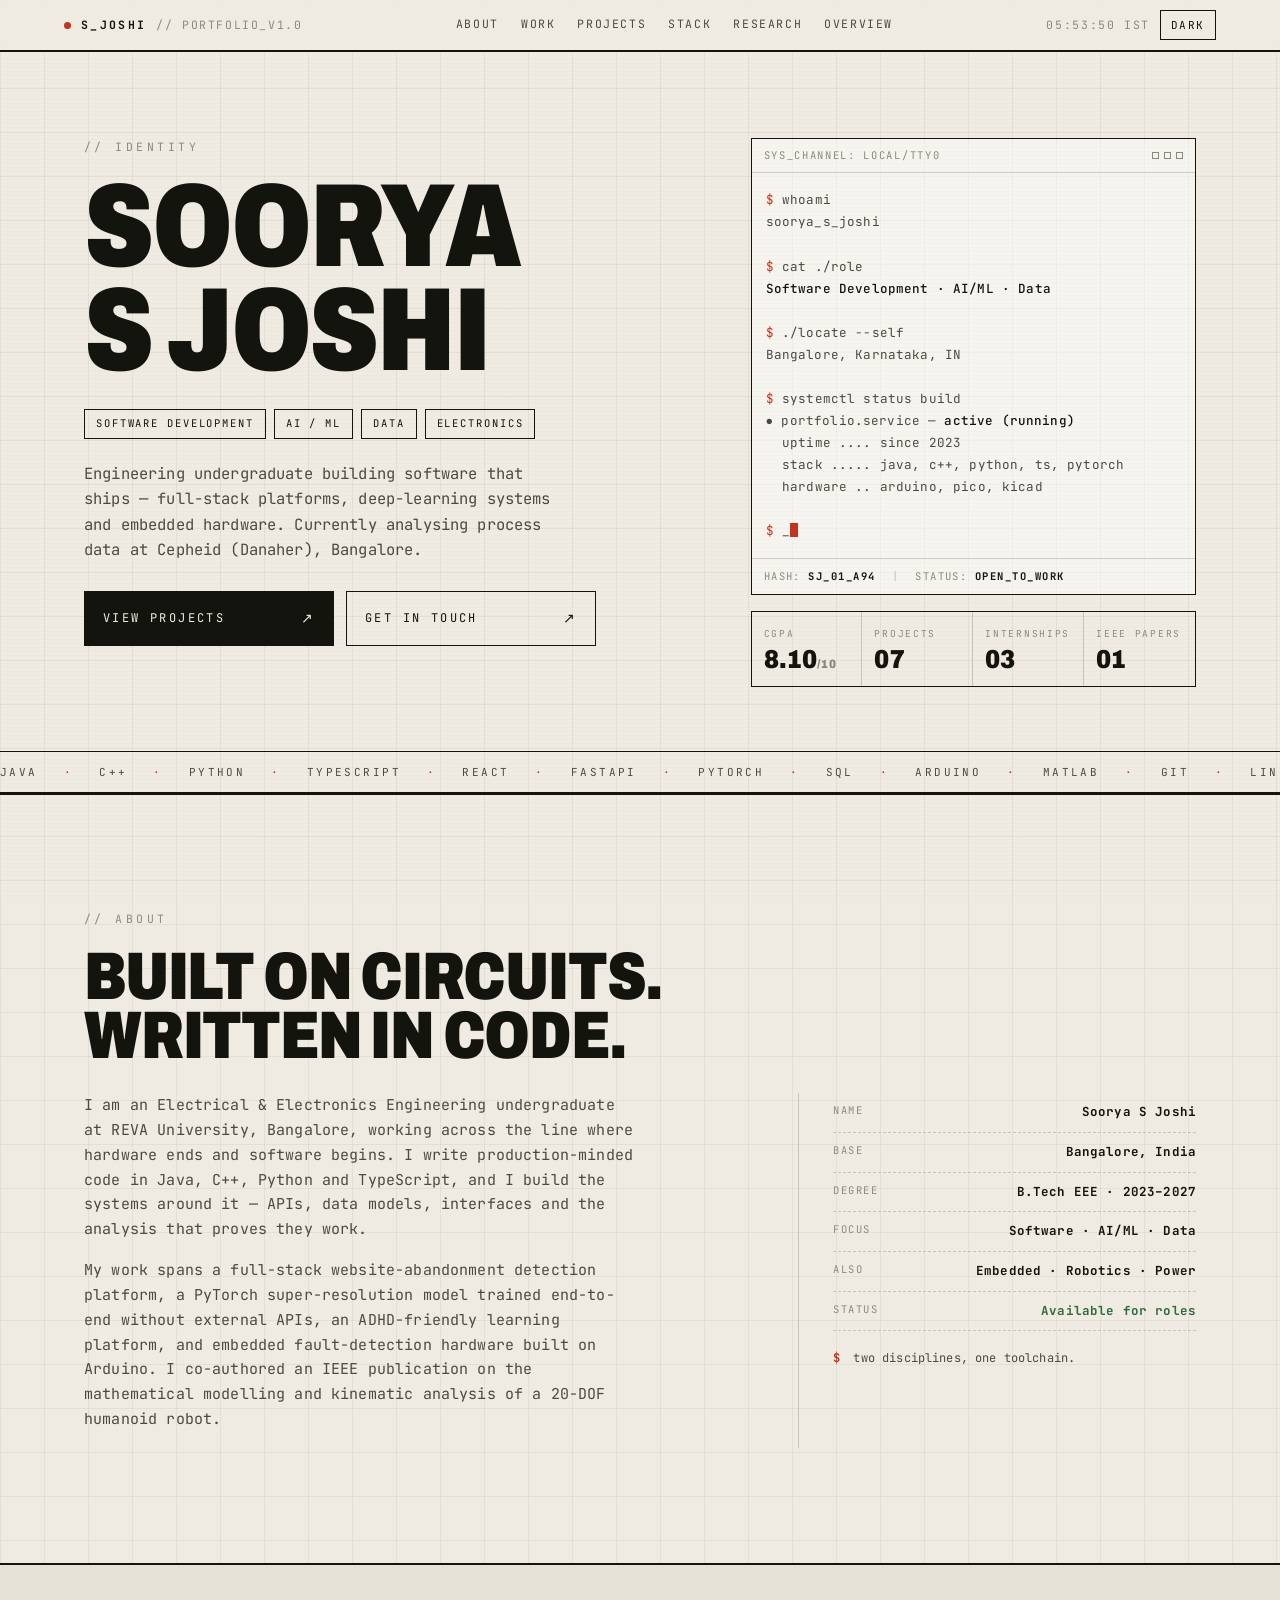
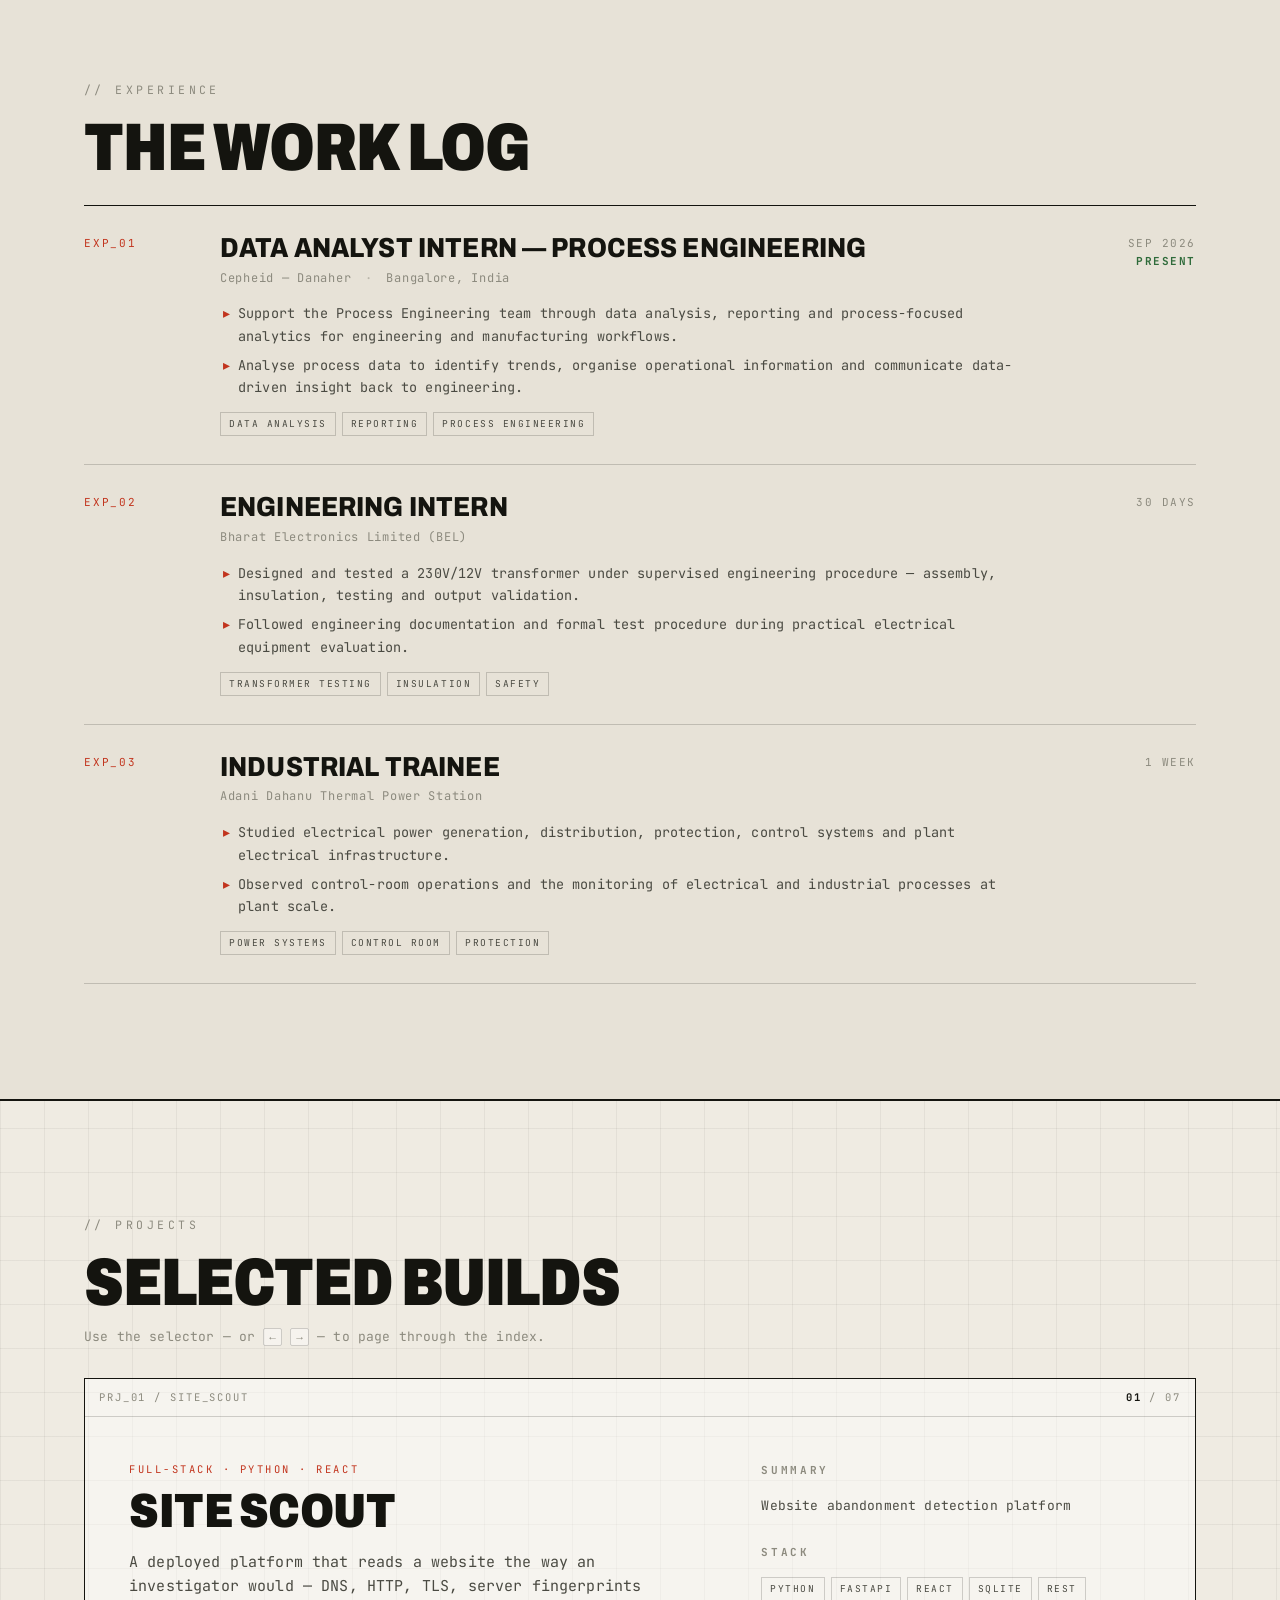
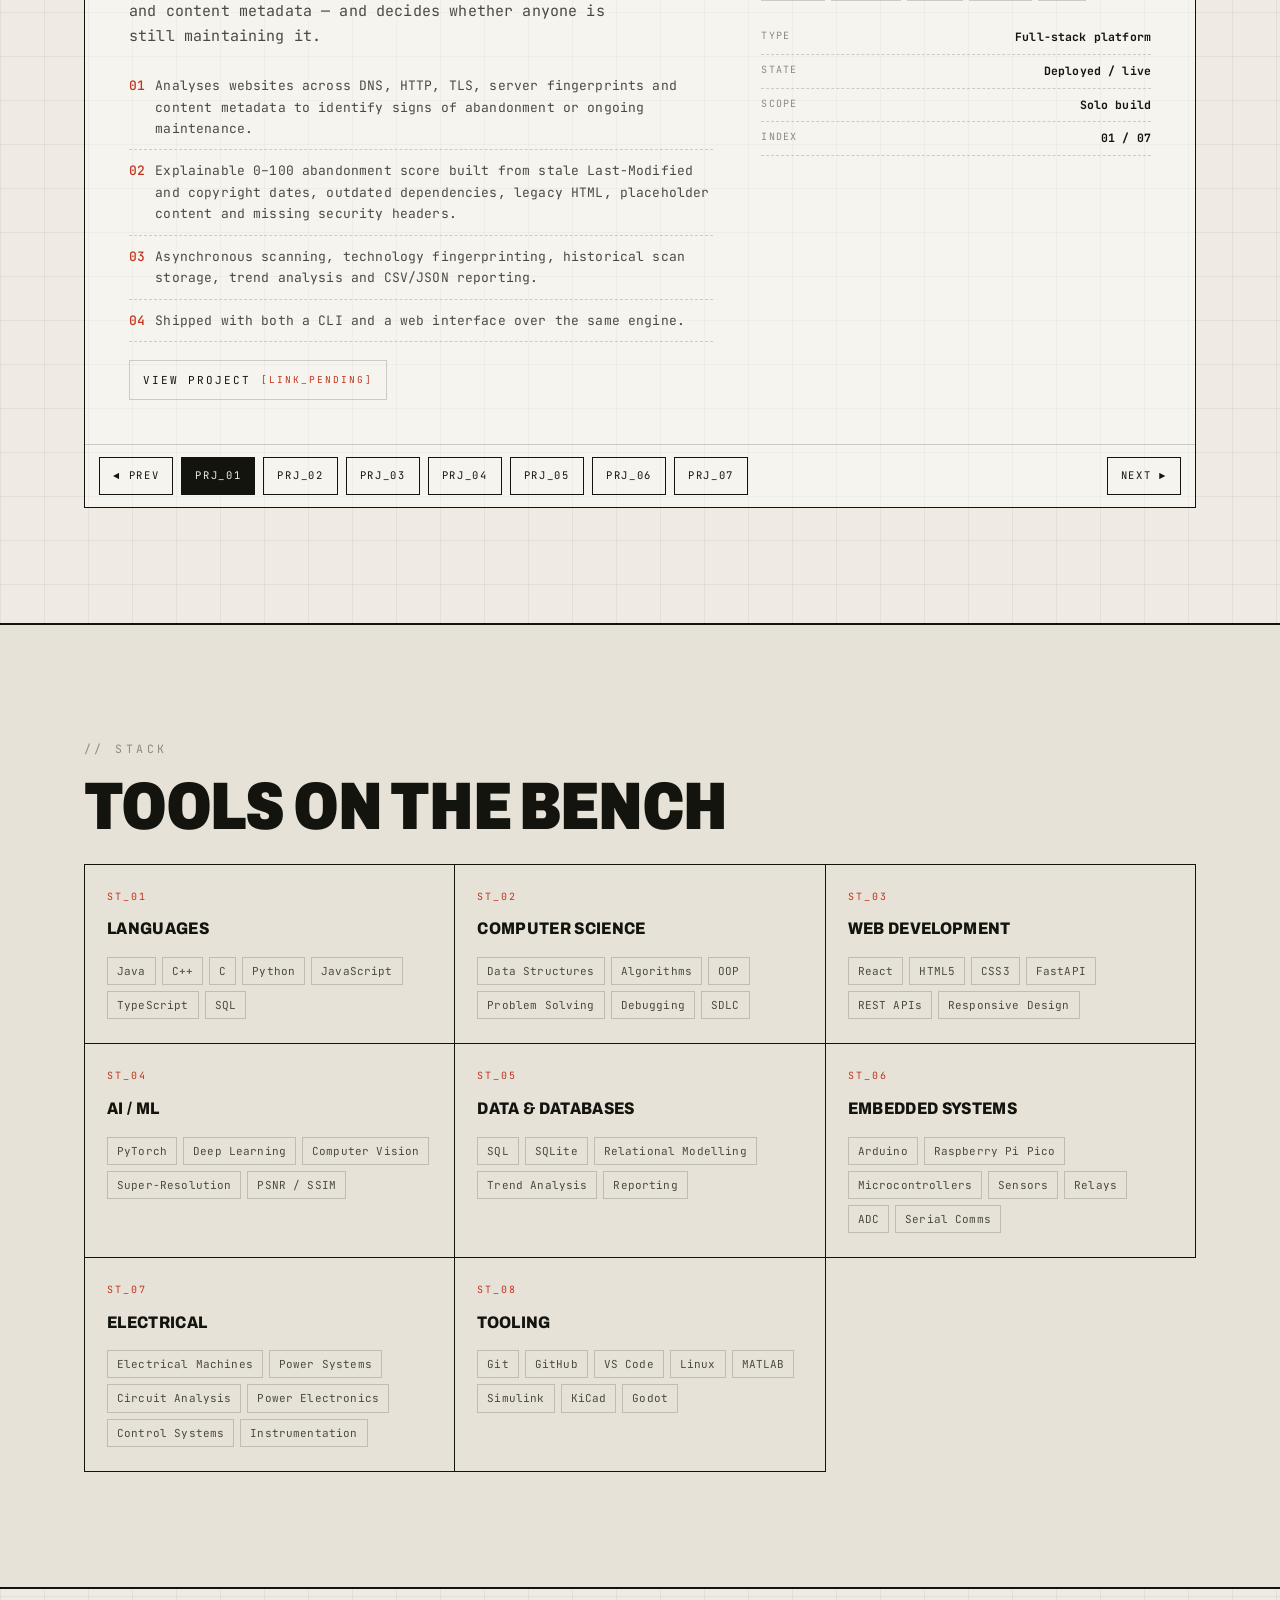
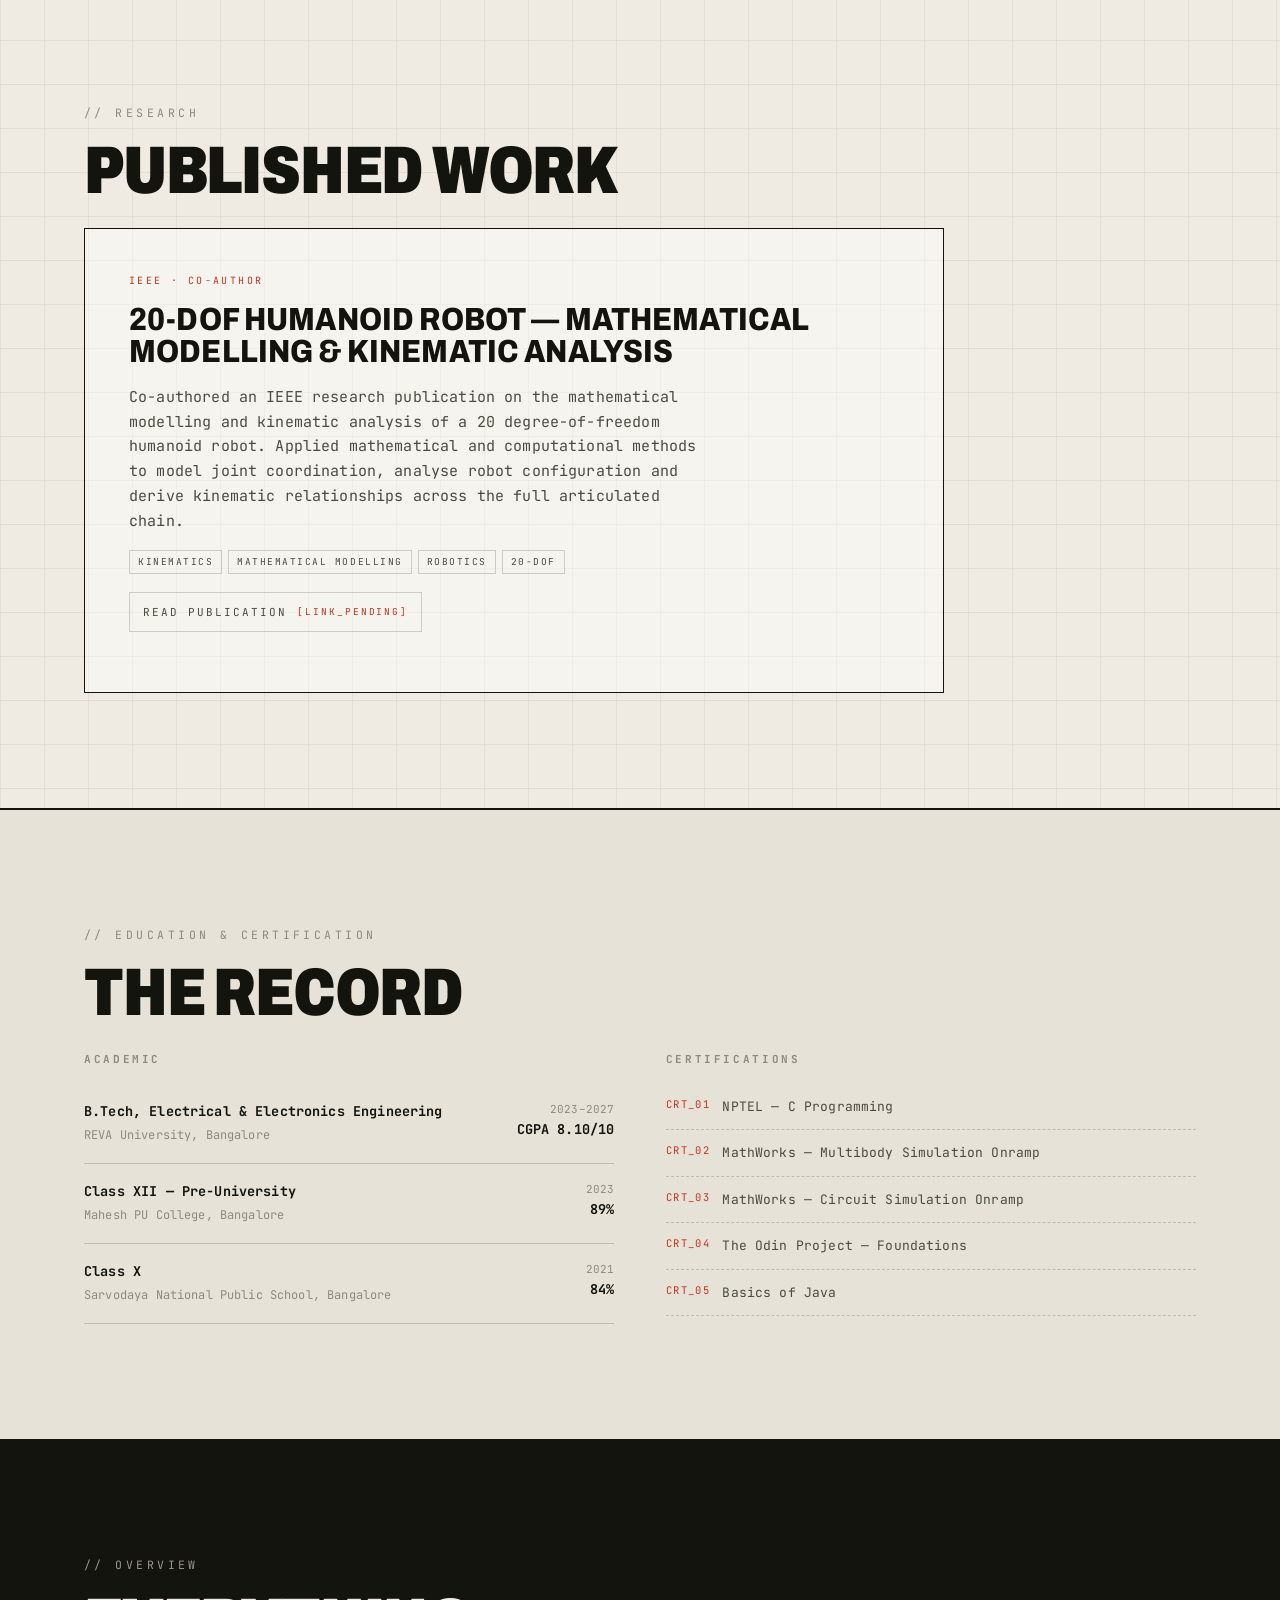
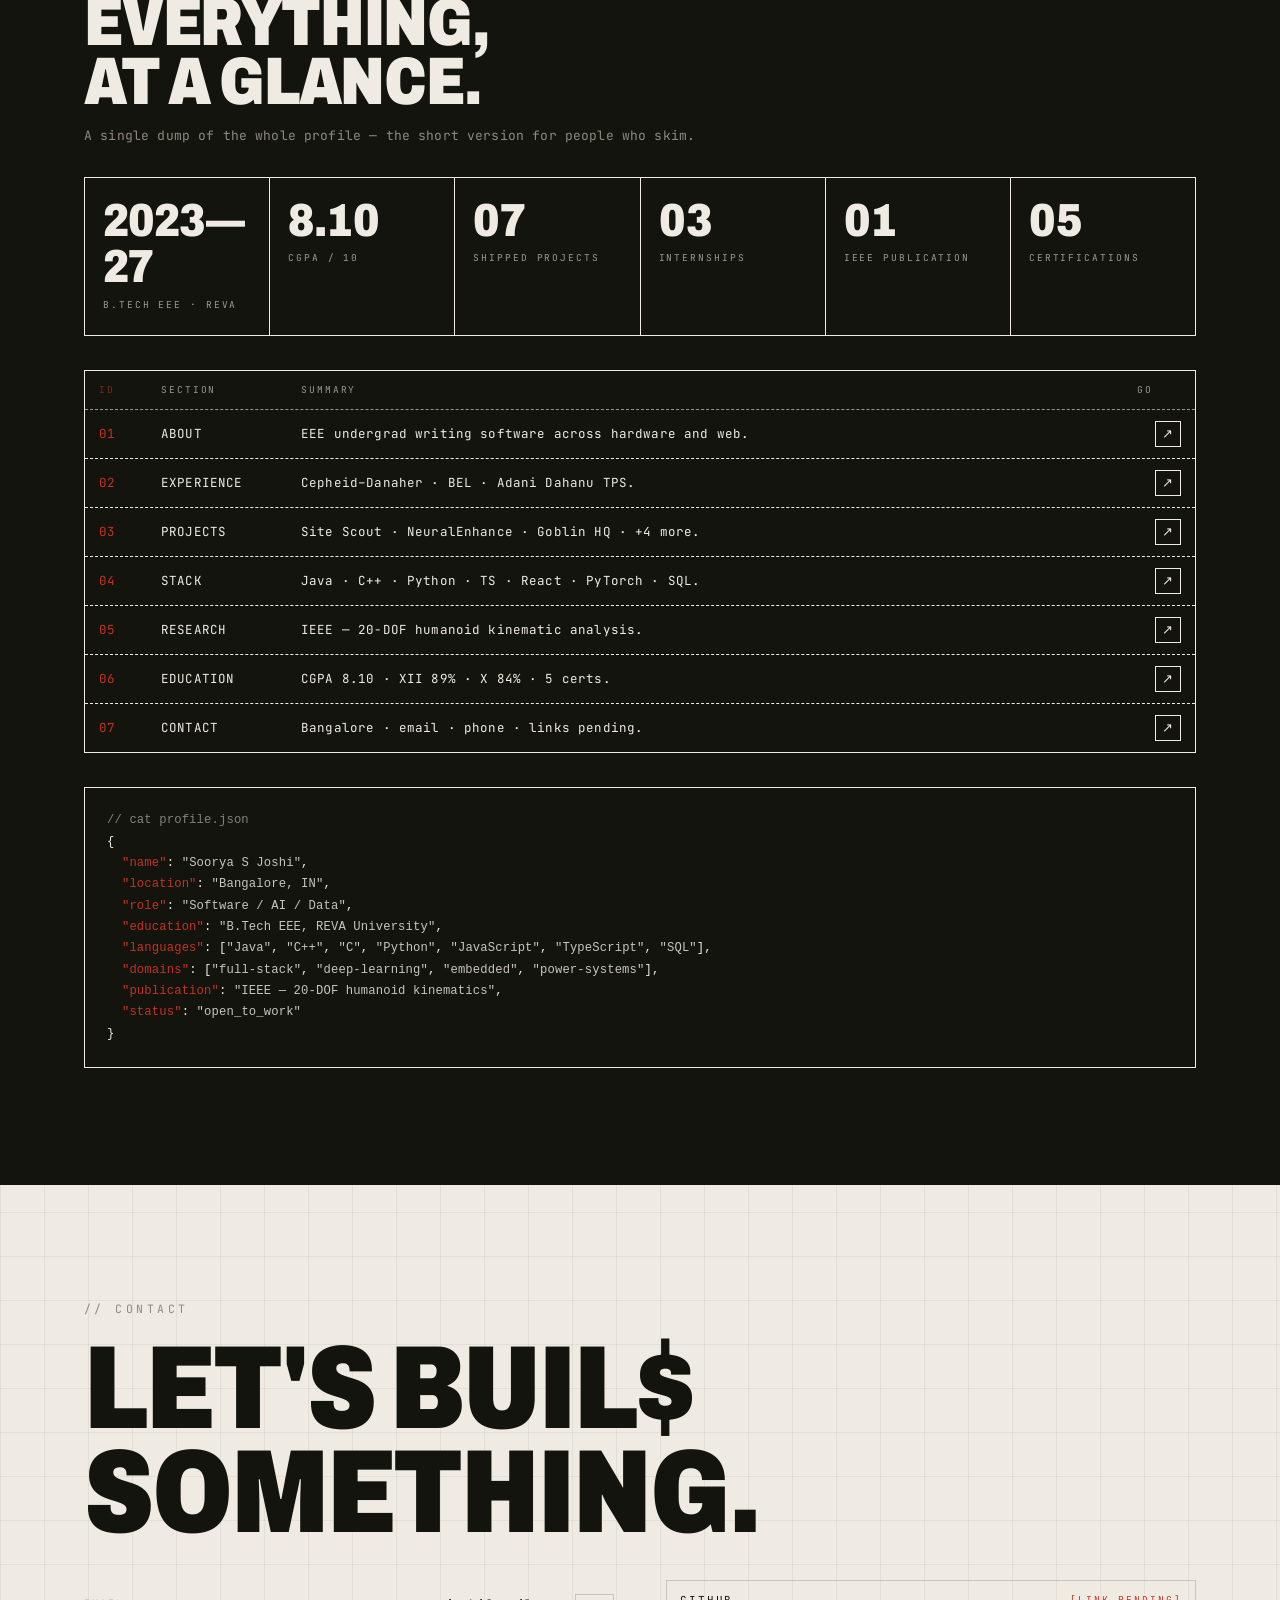
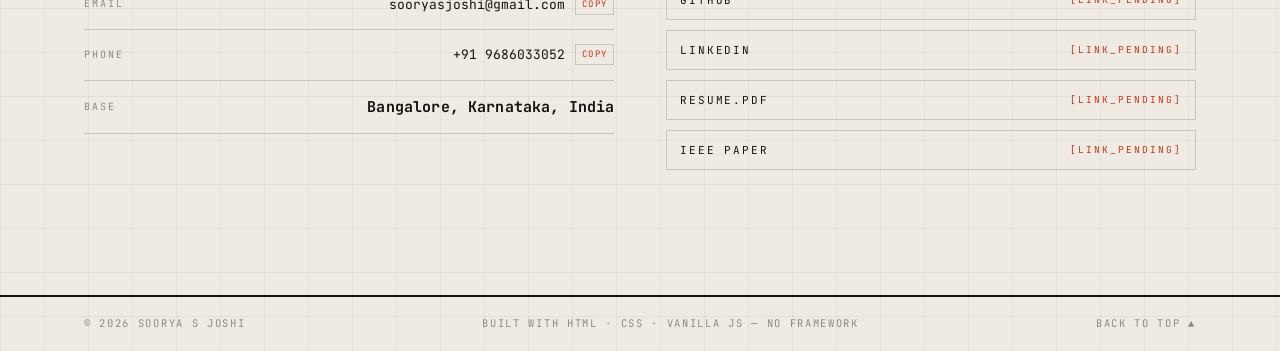
==== portfolio-standalone.html @ 1a6616c1 "Add single-file build so the page survives being opened on its own index.html references css, js and" ====
<!DOCTYPE html>
<html lang="en" data-theme="light">
<head>
<meta charset="utf-8" />
<meta name="viewport" content="width=device-width, initial-scale=1" />
<title>SOORYA S JOSHI — Software / AI / Systems</title>
<meta name="description" content="Portfolio of Soorya S Joshi — software development, AI/ML and electrical systems engineering. Bangalore, India." />
<meta name="theme-color" content="#EFEBE2" />
<!-- SELF-CONTAINED BUILD — css, js and fonts inlined. regenerate with build.py -->
<style>
/* self-hosted: Archivo (variable wdth+wght) + JetBrains Mono (variable wght) */
@font-face {
  font-family: 'Archivo';
  font-style: normal;
  font-weight: 400 900;
  font-stretch: 62% 125%;
  font-display: swap;
  src: url([data-uri]) format('woff2');
  unicode-range: U+0100-02BA, U+02BD-02C5, U+02C7-02CC, U+02CE-02D7, U+02DD-02FF, U+0304, U+0308, U+0329, U+1D00-1DBF, U+1E00-1E9F, U+1EF2-1EFF, U+2020, U+20A0-20AB, U+20AD-20C0, U+2113, U+2C60-2C7F, U+A720-A7FF;
}
@font-face {
  font-family: 'Archivo';
  font-style: normal;
  font-weight: 400 900;
  font-stretch: 62% 125%;
  font-display: swap;
  src: url([data-uri]) format('woff2');
  unicode-range: U+0000-00FF, U+0131, U+0152-0153, U+02BB-02BC, U+02C6, U+02DA, U+02DC, U+0304, U+0308, U+0329, U+2000-206F, U+20AC, U+2122, U+2191, U+2193, U+2212, U+2215, U+FEFF, U+FFFD;
}
@font-face {
  font-family: 'JetBrains Mono';
  font-style: normal;
  font-weight: 300 700;
  font-display: swap;
  src: url([data-uri]) format('woff2');
  unicode-range: U+0100-02BA, U+02BD-02C5, U+02C7-02CC, U+02CE-02D7, U+02DD-02FF, U+0304, U+0308, U+0329, U+1D00-1DBF, U+1E00-1E9F, U+1EF2-1EFF, U+2020, U+20A0-20AB, U+20AD-20C0, U+2113, U+2C60-2C7F, U+A720-A7FF;
}
@font-face {
  font-family: 'JetBrains Mono';
  font-style: normal;
  font-weight: 300 700;
  font-display: swap;
  src: url([data-uri]) format('woff2');
  unicode-range: U+0000-00FF, U+0131, U+0152-0153, U+02BB-02BC, U+02C6, U+02DA, U+02DC, U+0304, U+0308, U+0329, U+2000-206F, U+20AC, U+2122, U+2191, U+2193, U+2212, U+2215, U+FEFF, U+FFFD;
}

/* ============================================================
   SOORYA S JOSHI — PORTFOLIO
   Terminal / engineering-drawing aesthetic.
   Bone paper, ink rules, one signal colour.
   ============================================================ */

:root{
  --bone:      #EFEBE2;
  --bone-2:    #E7E2D7;
  --ink:       #14140F;
  --ink-soft:  #4A4A42;
  --ink-faint: #8C8A7E;
  --rule:      #14140F;
  --hair:      rgba(20,20,15,.18);
  --grid:      rgba(20,20,15,.055);
  --signal:    #C2341D;
  --ok:        #2F6B3A;

  --bg:        var(--bone);
  --bg-alt:    var(--bone-2);
  --fg:        var(--ink);
  --fg-soft:   var(--ink-soft);
  --fg-faint:  var(--ink-faint);
  --panel-bg:  rgba(255,255,255,.42);

  --mono: "JetBrains Mono", ui-monospace, SFMono-Regular, Menlo, Consolas, monospace;
  --disp: "Archivo", "Archivo Black", Impact, sans-serif;

  --pad: clamp(18px, 5vw, 64px);
  --maxw: 1240px;
  --ease: cubic-bezier(.2,.7,.2,1);
}

html[data-theme="dark"]{
  --bg:       #0D0D0B;
  --bg-alt:   #121210;
  --fg:       #EFEBE2;
  --fg-soft:  #B3AFA4;
  --fg-faint: #6E6C63;
  --rule:     #EFEBE2;
  --hair:     rgba(239,235,226,.20);
  --grid:     rgba(239,235,226,.05);
  --signal:   #E4593D;
  --ok:       #7FC08C;
  --panel-bg: rgba(255,255,255,.028);
}

*,*::before,*::after{ box-sizing:border-box; }

html{ scroll-behavior:smooth; -webkit-text-size-adjust:100%; }
@media (prefers-reduced-motion: reduce){ html{ scroll-behavior:auto; } }

body{
  margin:0;
  background:var(--bg);
  color:var(--fg);
  font-family:var(--mono);
  font-size:15px;
  line-height:1.65;
  font-weight:400;
  letter-spacing:.01em;
  overflow-x:hidden;
  background-image:
    linear-gradient(var(--grid) 1px, transparent 1px),
    linear-gradient(90deg, var(--grid) 1px, transparent 1px);
  background-size:44px 44px;
  transition:background-color .35s var(--ease), color .35s var(--ease);
}

::selection{ background:var(--signal); color:var(--bone); }

a{ color:inherit; }
h1,h2,h3,h4{ margin:0; }
p{ margin:0 0 1.1em; }
kbd{
  font:inherit; font-size:11px; border:1px solid var(--hair);
  padding:1px 5px; border-radius:2px; background:var(--panel-bg);
}

/* ── overlays ─────────────────────────────────────────────── */
.scan{
  position:fixed; inset:0; pointer-events:none; z-index:90; opacity:.35;
  background:repeating-linear-gradient(to bottom, transparent 0 3px, rgba(20,20,15,.025) 3px 4px);
  mix-blend-mode:multiply;
}
html[data-theme="dark"] .scan{ mix-blend-mode:screen; opacity:.25;
  background:repeating-linear-gradient(to bottom, transparent 0 3px, rgba(255,255,255,.018) 3px 4px); }

.progress{ position:fixed; top:0; left:0; right:0; height:2px; z-index:120; }
.progress span{ display:block; height:100%; width:0; background:var(--signal); }

/* ── layout ───────────────────────────────────────────────── */
.wrap{ max-width:var(--maxw); margin:0 auto; padding-inline:var(--pad); }

.band{ scroll-margin-top:62px; padding:clamp(56px,9vw,120px) 0; border-top:2px solid var(--rule); position:relative; }
.band--alt{ background:var(--bg-alt); }
.band--dark{ background:var(--fg); color:var(--bg); border-color:var(--fg); }
.band--dark .eyebrow{ color:var(--bg); opacity:.6; }

/* ── header ───────────────────────────────────────────────── */
.topbar{
  position:sticky; top:0; z-index:100;
  display:flex; align-items:center; justify-content:space-between; gap:16px;
  padding:10px var(--pad);
  border-bottom:2px solid var(--rule);
  background:color-mix(in srgb, var(--bg) 88%, transparent);
  backdrop-filter:blur(8px);
  font-size:11.5px; letter-spacing:.14em; text-transform:uppercase;
}
.topbar__id{ display:flex; align-items:center; gap:10px; }
.topbar__name{ text-decoration:none; font-weight:700; letter-spacing:.2em; }
.topbar__meta{ color:var(--fg-faint); }
.dot{ width:7px; height:7px; background:var(--signal); border-radius:50%; animation:pulse 2.4s infinite; }
@keyframes pulse{ 0%,100%{opacity:1} 50%{opacity:.25} }

.topbar__nav{ display:flex; gap:22px; }
.topbar__nav a{
  text-decoration:none; color:var(--fg-soft); position:relative; padding-bottom:2px;
  transition:color .2s var(--ease);
}
.topbar__nav a::after{
  content:""; position:absolute; left:0; bottom:-1px; height:1px; width:0;
  background:var(--signal); transition:width .25s var(--ease);
}
.topbar__nav a:hover, .topbar__nav a.is-active{ color:var(--fg); }
.topbar__nav a:hover::after, .topbar__nav a.is-active::after{ width:100%; }

.topbar__sys{ display:flex; align-items:center; gap:10px; }
.sys-clock{ color:var(--fg-faint); font-variant-numeric:tabular-nums; }

.btn-ghost{
  font:inherit; font-size:11px; letter-spacing:.14em; text-transform:uppercase;
  background:transparent; color:var(--fg); border:1px solid var(--rule);
  padding:5px 10px; cursor:pointer; transition:background .2s var(--ease), color .2s var(--ease);
}
.btn-ghost:hover{ background:var(--fg); color:var(--bg); }
.menu-toggle{ display:none; }

.mobilenav{ display:none; }

/* ── hero ─────────────────────────────────────────────────── */
.hero{ padding-top:clamp(40px,7vw,86px); }
.hero__grid{ display:grid; grid-template-columns:1.15fr .85fr; gap:clamp(28px,5vw,64px); align-items:start; }

.eyebrow{
  font-size:11.5px; letter-spacing:.3em; text-transform:uppercase;
  color:var(--fg-faint); margin:0 0 18px;
}

.display{
  font-family:var(--disp);
  font-weight:900;
  font-stretch:80%;
  line-height:.88;
  letter-spacing:-.018em;
  text-transform:uppercase;
}
.display--xl{ font-size:clamp(3.1rem, 9.4vw, 7.4rem); }
.display--lg{ font-size:clamp(2.1rem, 5.6vw, 4.2rem); margin-bottom:28px; }

.hero__role{ display:flex; flex-wrap:wrap; gap:8px; margin:26px 0 22px; }
.tag{
  border:1px solid var(--rule); padding:5px 11px;
  font-size:10.5px; letter-spacing:.18em; text-transform:uppercase;
}
.lede{ max-width:52ch; color:var(--fg-soft); font-size:15.5px; }

.hero__cta{ display:flex; flex-wrap:wrap; gap:12px; margin-top:28px; }
.btn{
  display:inline-flex; align-items:center; justify-content:space-between; gap:36px;
  min-width:250px; padding:15px 18px;
  border:1px solid var(--rule); text-decoration:none;
  font-size:12px; letter-spacing:.2em; text-transform:uppercase;
  background:var(--fg); color:var(--bg);
  transition:transform .18s var(--ease), box-shadow .18s var(--ease);
}
.btn:hover{ transform:translate(-2px,-2px); box-shadow:4px 4px 0 var(--signal); }
.btn--quiet{ background:transparent; color:var(--fg); }
.btn--quiet:hover{ box-shadow:4px 4px 0 var(--rule); }
.btn__arrow{ font-size:14px; }

/* ── panels / terminal ────────────────────────────────────── */
.panel{ border:1px solid var(--rule); background:var(--panel-bg); }

.term{ font-size:13px; }
.term__bar{
  display:flex; justify-content:space-between; align-items:center;
  padding:8px 12px; border-bottom:1px solid var(--hair);
  font-size:10.5px; letter-spacing:.16em; color:var(--fg-faint); text-transform:uppercase;
}
.term__dots{ display:flex; gap:5px; }
.term__dots i{ width:7px; height:7px; border:1px solid var(--fg-faint); display:block; }
.term__body{
  margin:0; padding:16px 14px; min-height:232px; white-space:pre-wrap; word-break:break-word;
  font-family:var(--mono); font-size:12.6px; line-height:1.75; color:var(--fg-soft);
}
.term__body b{ color:var(--fg); font-weight:500; }
.term__body .p{ color:var(--signal); }
.term__foot{
  display:flex; gap:10px; align-items:center;
  padding:9px 12px; border-top:1px solid var(--hair);
  font-size:10.5px; letter-spacing:.14em; text-transform:uppercase; color:var(--fg-faint);
}
.term__foot b{ color:var(--fg); }
.ok{ color:var(--ok); }
.cursor{ display:inline-block; width:8px; height:14px; background:var(--signal); vertical-align:-2px; animation:blink 1s steps(2) infinite; }
@keyframes blink{ 50%{opacity:0} }

.statgrid{ display:grid; grid-template-columns:repeat(4,1fr); margin:16px 0 0; border:1px solid var(--rule); }
.statgrid div{ padding:14px 12px; border-right:1px solid var(--hair); }
.statgrid div:last-child{ border-right:0; }
.statgrid dt{ font-size:9.5px; letter-spacing:.18em; color:var(--fg-faint); }
.statgrid dd{ margin:4px 0 0; font-family:var(--disp); font-weight:900; font-stretch:86%; font-size:26px; line-height:1; }
.statgrid dd small{ font-size:12px; color:var(--fg-faint); }

/* ── ticker ───────────────────────────────────────────────── */
.ticker{
  margin-top:clamp(36px,5.5vw,64px);
  border-top:1px solid var(--rule); border-bottom:1px solid var(--rule);
  overflow:hidden; padding:11px 0;
  font-size:11px; letter-spacing:.22em; text-transform:uppercase; color:var(--fg-soft);
}
.ticker__track{ display:flex; gap:26px; width:max-content; animation:slide 38s linear infinite; }
.ticker__track span{ white-space:nowrap; }
.ticker__track span::after{ content:"·"; margin-left:26px; color:var(--signal); }
@keyframes slide{ to{ transform:translateX(-50%); } }
@media (prefers-reduced-motion: reduce){ .ticker__track{ animation:none; } }

/* ── generic text blocks ──────────────────────────────────── */
.section-sub{ color:var(--fg-faint); font-size:13px; margin:-14px 0 30px; }
.cols{ display:grid; grid-template-columns:1.25fr .75fr; gap:clamp(24px,4vw,56px); }
.cols--split{ grid-template-columns:1fr 1fr; }
.col p{ color:var(--fg-soft); max-width:62ch; }
.col--meta{ border-left:1px solid var(--hair); padding-left:clamp(16px,3vw,34px); }

.kv{ list-style:none; margin:0 0 18px; padding:0; }
.kv li{ display:flex; justify-content:space-between; gap:14px; padding:9px 0; border-bottom:1px dashed var(--hair); font-size:12.5px; }
.kv span{ color:var(--fg-faint); letter-spacing:.14em; font-size:10.5px; }
.note{ color:var(--fg-faint); font-size:12px; }
.prompt{ color:var(--signal); font-weight:700; margin-right:6px; }
.minihead{ font-size:11px; letter-spacing:.24em; color:var(--fg-faint); margin:0 0 16px; text-transform:uppercase; }

/* ── experience log ───────────────────────────────────────── */
.log{ list-style:none; margin:0; padding:0; border-top:1px solid var(--rule); }
.log__row{
  display:grid; grid-template-columns:100px 1fr 130px; gap:clamp(14px,3vw,36px);
  padding:28px 0; border-bottom:1px solid var(--hair);
  opacity:0; transform:translateY(14px); transition:opacity .6s var(--ease), transform .6s var(--ease);
}
.log__row.is-in{ opacity:1; transform:none; }
.log__idx{ font-size:11px; letter-spacing:.16em; color:var(--signal); }
.log__main h3{ font-family:var(--disp); font-weight:800; font-stretch:88%; font-size:clamp(1.25rem,2.4vw,1.72rem); text-transform:uppercase; line-height:1.05; }
.log__org{ color:var(--fg-faint); font-size:12px; margin:6px 0 14px; letter-spacing:.06em; }
.sep{ opacity:.5; margin:0 6px; }
.bullets{ margin:0 0 14px; padding-left:18px; }
.bullets li{ color:var(--fg-soft); font-size:13.5px; margin-bottom:7px; }
.bullets li::marker{ content:"▸ "; color:var(--signal); }
.chips{ display:flex; flex-wrap:wrap; gap:6px; margin:0; }
.chip{ border:1px solid var(--hair); padding:3px 8px; font-size:9.5px; letter-spacing:.16em; color:var(--fg-soft); }
.log__date{ font-size:11px; letter-spacing:.14em; color:var(--fg-faint); text-align:right; }

/* ── project browser ──────────────────────────────────────── */
.browser__head{
  display:flex; justify-content:space-between; align-items:center;
  padding:10px 14px; border-bottom:1px solid var(--hair);
  font-size:10.5px; letter-spacing:.18em; color:var(--fg-faint); text-transform:uppercase;
}
.browser__count b{ color:var(--fg); }
.browser__body{ padding:clamp(22px,4vw,44px); min-height:400px; }

.prj{ display:grid; grid-template-columns:1.2fr .8fr; gap:clamp(22px,4vw,48px); animation:fade .4s var(--ease); }
@keyframes fade{ from{ opacity:0; transform:translateY(8px); } }
@media (prefers-reduced-motion: reduce){ .prj{ animation:none; } }
.prj h3{ font-family:var(--disp); font-weight:900; font-stretch:84%; text-transform:uppercase;
  font-size:clamp(1.7rem,4vw,3rem); line-height:.94; letter-spacing:-.01em; }
.prj__kicker{ font-size:10.5px; letter-spacing:.24em; color:var(--signal); margin:0 0 10px; }
.prj__desc{ color:var(--fg-soft); margin-top:16px; max-width:58ch; }
.prj__points{ list-style:none; margin:0; padding:0; }
.prj__points li{ display:flex; gap:10px; padding:10px 0; border-bottom:1px dashed var(--hair); font-size:13px; color:var(--fg-soft); }
.prj__points li b{ color:var(--signal); font-weight:500; flex:none; }
.prj__side .minihead{ margin-top:0; }
.prj__meta{ list-style:none; margin:20px 0 0; padding:0; font-size:11.5px; }
.prj__meta li{ display:flex; justify-content:space-between; padding:7px 0; border-bottom:1px dashed var(--hair); }
.prj__meta span{ color:var(--fg-faint); letter-spacing:.12em; font-size:10px; }

.link-pending{
  display:inline-flex; align-items:center; gap:10px; text-decoration:none;
  border:1px solid var(--hair); padding:10px 13px; margin-top:18px;
  font-size:11px; letter-spacing:.18em; text-transform:uppercase;
  transition:border-color .2s var(--ease), color .2s var(--ease);
}
.link-pending span{ color:var(--signal); font-size:9.5px; }
.link-pending:hover{ border-color:var(--rule); }

.browser__nav{ display:flex; align-items:stretch; gap:8px; padding:12px 14px; border-top:1px solid var(--hair); flex-wrap:wrap; }
.pager, .pager__btn{
  font:inherit; font-size:10.5px; letter-spacing:.16em; text-transform:uppercase;
  border:1px solid var(--rule); background:transparent; color:var(--fg);
  padding:9px 13px; cursor:pointer; transition:background .18s var(--ease), color .18s var(--ease);
}
.pager:hover, .pager__btn:hover{ background:var(--fg); color:var(--bg); }
.pager__list{ display:flex; gap:8px; flex:1; flex-wrap:wrap; }
.pager__btn[aria-selected="true"]{ background:var(--fg); color:var(--bg); }

/* ── stack ────────────────────────────────────────────────── */
.stack{ display:grid; grid-template-columns:repeat(auto-fit,minmax(288px,1fr)); border-top:1px solid var(--rule); border-left:1px solid var(--rule); }
.stack__cell{ border-right:1px solid var(--rule); border-bottom:1px solid var(--rule); padding:24px 22px; }
.stack__cell h4{ font-family:var(--disp); font-weight:800; font-stretch:88%; font-size:1.05rem; text-transform:uppercase; letter-spacing:.02em; }
.stack__no{ font-size:10px; letter-spacing:.2em; color:var(--signal); display:block; margin-bottom:10px; }
.stack__cell ul{ list-style:none; margin:14px 0 0; padding:0; display:flex; flex-wrap:wrap; gap:6px; }
.stack__cell li{ border:1px solid var(--hair); padding:4px 9px; font-size:11px; color:var(--fg-soft); transition:border-color .2s var(--ease), color .2s var(--ease); }
.stack__cell li:hover{ border-color:var(--signal); color:var(--fg); }

/* ── research ─────────────────────────────────────────────── */
.paper{ padding:clamp(24px,4vw,44px); max-width:860px; }
.paper__tag{ font-size:10px; letter-spacing:.24em; color:var(--signal); margin-bottom:14px; }
.paper h3{ font-family:var(--disp); font-weight:800; font-stretch:88%; text-transform:uppercase; font-size:clamp(1.3rem,2.8vw,2rem); line-height:1.02; margin-bottom:16px; }
.paper p{ color:var(--fg-soft); max-width:64ch; }

/* ── education ────────────────────────────────────────────── */
.edu, .certs{ list-style:none; margin:0; padding:0; }
.edu li{ display:flex; justify-content:space-between; gap:18px; padding:16px 0; border-bottom:1px solid var(--hair); }
.edu b{ display:block; font-weight:700; font-size:13.5px; }
.edu span{ color:var(--fg-faint); font-size:12px; }
.edu__meta{ text-align:right; font-size:11px; color:var(--fg-faint); white-space:nowrap; }
.edu__meta b{ color:var(--fg); }
.certs li{ display:flex; gap:12px; padding:12px 0; border-bottom:1px dashed var(--hair); font-size:13px; color:var(--fg-soft); }
.certs span{ color:var(--signal); font-size:10.5px; letter-spacing:.14em; }

/* ── overview ─────────────────────────────────────────────── */
.ov{ display:grid; gap:clamp(20px,3vw,34px); }
.ov__metrics{ display:grid; grid-template-columns:repeat(auto-fit,minmax(150px,1fr)); border-top:1px solid; border-left:1px solid; border-color:currentColor; }
.ov__metric{ border-right:1px solid currentColor; border-bottom:1px solid currentColor; padding:20px 18px; }
.ov__metric--sm b{ font-size:clamp(1.5rem,3vw,2.2rem); letter-spacing:-.02em; }
.ov__metric b{ display:block; font-family:var(--disp); font-weight:900; font-stretch:84%; font-size:clamp(1.9rem,4vw,2.9rem); line-height:1; }
.ov__metric span{ font-size:9.5px; letter-spacing:.2em; opacity:.62; }

.ov__table{ border:1px solid currentColor; font-size:12.5px; }
.ov__row{ display:grid; grid-template-columns:52px 130px 1fr 44px; align-items:center; gap:10px; padding:11px 14px; border-bottom:1px dashed currentColor; }
.ov__row:last-child{ border-bottom:0; }
.ov__row--head{ font-size:9.5px; letter-spacing:.2em; opacity:.6; }
.ov__row span:first-child{ color:var(--signal); }
.ov__row a{ text-decoration:none; justify-self:end; border:1px solid currentColor; width:26px; height:26px; display:grid; place-items:center; transition:background .2s var(--ease); }
.ov__row a:hover{ background:var(--bg); color:var(--fg); }

.ov__json{
  margin:0; padding:22px; overflow-x:auto; border:1px solid currentColor;
  font-size:12.2px; line-height:1.75;
}
.ov__json .c{ opacity:.5; }
.ov__json .k{ color:var(--signal); }
.ov__json .s{ opacity:.82; }

/* ── contact ──────────────────────────────────────────────── */
.contact{ display:grid; grid-template-columns:1fr 1fr; gap:clamp(22px,4vw,52px); margin-top:34px; }
.contact__list, .contact__links{ list-style:none; margin:0; padding:0; }
.contact__list li{ display:flex; justify-content:space-between; align-items:center; gap:16px; padding:14px 0; border-bottom:1px solid var(--hair); }
.contact__list span{ font-size:10px; letter-spacing:.2em; color:var(--fg-faint); }
.copy{
  font:inherit; font-size:13px; background:transparent; border:0; color:var(--fg);
  cursor:pointer; display:inline-flex; align-items:center; gap:10px; padding:0;
}
.copy i{ font-style:normal; font-size:9px; letter-spacing:.16em; color:var(--signal); border:1px solid var(--hair); padding:2px 6px; }
.copy:hover i{ border-color:var(--signal); }
.contact__links li{ margin-bottom:10px; }
.contact__links .link-pending{ margin-top:0; width:100%; justify-content:space-between; }

/* ── footer ───────────────────────────────────────────────── */
.foot{ border-top:2px solid var(--rule); padding:18px 0; font-size:10.5px; letter-spacing:.16em; text-transform:uppercase; color:var(--fg-faint); }
.foot__inner{ display:flex; justify-content:space-between; gap:16px; flex-wrap:wrap; }
.foot__top{ text-decoration:none; }
.foot__top:hover{ color:var(--fg); }

/* ── toast ────────────────────────────────────────────────── */
.toast{
  position:fixed; left:50%; bottom:28px; transform:translate(-50%,20px);
  background:var(--fg); color:var(--bg); padding:10px 16px;
  font-size:11px; letter-spacing:.16em; text-transform:uppercase;
  opacity:0; pointer-events:none; transition:opacity .25s var(--ease), transform .25s var(--ease); z-index:130;
}
.toast.is-on{ opacity:1; transform:translate(-50%,0); }

/* ── reveal ───────────────────────────────────────────────── */
[data-reveal]{ opacity:0; transform:translateY(14px); transition:opacity .6s var(--ease), transform .6s var(--ease); }
[data-reveal].is-in{ opacity:1; transform:none; }
@media (prefers-reduced-motion: reduce){
  [data-reveal], .log__row{ opacity:1 !important; transform:none !important; }
}

:focus-visible{ outline:2px solid var(--signal); outline-offset:3px; }

/* ── responsive ───────────────────────────────────────────── */
@media (max-width: 1040px){
  .hero__grid, .cols, .cols--split, .prj, .contact{ grid-template-columns:1fr; }
  .col--meta{ border-left:0; border-top:1px solid var(--hair); padding-left:0; padding-top:24px; }
}
@media (max-width: 760px){
  body{ font-size:14px; background-size:32px 32px; }
  .topbar__nav{ display:none; }
  .topbar__meta{ display:none; }
  .menu-toggle{ display:inline-block; }
  .sys-clock{ display:none; }
  .mobilenav{
    display:grid; position:sticky; top:47px; z-index:99;
    max-height:0; overflow:hidden; background:var(--bg-alt);
    border-bottom:1px solid transparent; transition:max-height .35s var(--ease);
  }
  .mobilenav.is-open{ max-height:460px; border-bottom:2px solid var(--rule); }
  .mobilenav a{
    text-decoration:none; padding:14px var(--pad); border-bottom:1px dashed var(--hair);
    font-size:12px; letter-spacing:.2em; display:flex; gap:14px;
  }
  .mobilenav i{ font-style:normal; color:var(--signal); }
  .statgrid{ grid-template-columns:repeat(2,1fr); }
  .statgrid div:nth-child(2){ border-right:0; }
  .statgrid div:nth-child(-n+2){ border-bottom:1px solid var(--hair); }
  .log__row{ grid-template-columns:1fr; gap:10px; }
  .log__date{ text-align:left; }
  .btn{ min-width:100%; }
  .ov__row{ grid-template-columns:38px 1fr 34px; }
  .ov__row span:nth-child(3){ display:none; }
  .ov__row--head span:nth-child(3){ display:none; }
  .browser__body{ min-height:0; }
}

</style>
<link rel="icon" href="data:image/svg+xml,%3Csvg xmlns='http://www.w3.org/2000/svg' viewBox='0 0 100 100'%3E%3Crect width='100' height='100' fill='%23111'/%3E%3Ctext x='50' y='70' font-family='monospace' font-size='62' fill='%23EFEBE2' text-anchor='middle'%3E%3E%3C/text%3E%3C/svg%3E" />
</head>
<body>
<div class="scan" aria-hidden="true"></div>
<div class="progress" aria-hidden="true"><span id="progressBar"></span></div>

<!-- ─────────────────────────────  HEADER  ───────────────────────────── -->
<header class="topbar" id="top">
  <div class="topbar__id">
    <span class="dot" aria-hidden="true"></span>
    <a href="#top" class="topbar__name">S_JOSHI</a>
    <span class="topbar__meta">// PORTFOLIO_v1.0</span>
  </div>
  <nav class="topbar__nav" aria-label="Primary">
    <a href="#about">ABOUT</a>
    <a href="#experience">WORK</a>
    <a href="#projects">PROJECTS</a>
    <a href="#stack">STACK</a>
    <a href="#research">RESEARCH</a>
    <a href="#overview">OVERVIEW</a>
  </nav>
  <div class="topbar__sys">
    <span class="sys-clock" id="clock">--:--:--</span>
    <button class="btn-ghost" id="themeToggle" aria-pressed="false" title="Toggle theme (T)">
      <span id="themeLabel">DARK</span>
    </button>
    <button class="btn-ghost menu-toggle" id="menuToggle" aria-expanded="false" aria-controls="mobileNav">MENU</button>
  </div>
</header>

<nav class="mobilenav" id="mobileNav" aria-label="Mobile">
  <a href="#about"><i>01</i> ABOUT</a>
  <a href="#experience"><i>02</i> EXPERIENCE</a>
  <a href="#projects"><i>03</i> PROJECTS</a>
  <a href="#stack"><i>04</i> STACK</a>
  <a href="#research"><i>05</i> RESEARCH</a>
  <a href="#education"><i>06</i> EDUCATION</a>
  <a href="#overview"><i>07</i> OVERVIEW</a>
  <a href="#contact"><i>08</i> CONTACT</a>
</nav>

<main>

<!-- ─────────────────────────────  HERO  ───────────────────────────── -->
<section class="hero" id="hero">
  <div class="wrap hero__grid">
    <div class="hero__left">
      <p class="eyebrow">// IDENTITY</p>
      <h1 class="display display--xl" data-scramble>SOORYA<br />S JOSHI</h1>
      <p class="hero__role">
        <span class="tag">SOFTWARE DEVELOPMENT</span>
        <span class="tag">AI / ML</span>
        <span class="tag">DATA</span>
        <span class="tag">ELECTRONICS</span>
      </p>
      <p class="lede">
        Engineering undergraduate building software that ships — full-stack
        platforms, deep-learning systems and embedded hardware. Currently
        analysing process data at Cepheid (Danaher), Bangalore.
      </p>
      <div class="hero__cta">
        <a class="btn" href="#projects">
          <span>VIEW PROJECTS</span><span class="btn__arrow">↗</span>
        </a>
        <a class="btn btn--quiet" href="#contact">
          <span>GET IN TOUCH</span><span class="btn__arrow">↗</span>
        </a>
      </div>
    </div>

    <div class="hero__right">
      <div class="panel term" id="term">
        <div class="term__bar">
          <span>SYS_CHANNEL: LOCAL/TTY0</span>
          <span class="term__dots" aria-hidden="true"><i></i><i></i><i></i></span>
        </div>
        <pre class="term__body" id="termBody" aria-label="Terminal output"></pre>
        <div class="term__foot">
          <span>HASH: <b>SJ_01_A94</b></span>
          <span class="sep" aria-hidden="true">|</span>
          <span>STATUS: <b class="ok">OPEN_TO_WORK</b></span>
        </div>
      </div>
      <dl class="statgrid">
        <div><dt>CGPA</dt><dd>8.10<small>/10</small></dd></div>
        <div><dt>PROJECTS</dt><dd>07</dd></div>
        <div><dt>INTERNSHIPS</dt><dd>03</dd></div>
        <div><dt>IEEE PAPERS</dt><dd>01</dd></div>
      </dl>
    </div>
  </div>

  <div class="ticker" aria-hidden="true">
    <div class="ticker__track" id="tickerTrack"></div>
  </div>
</section>

<!-- ─────────────────────────────  ABOUT  ───────────────────────────── -->
<section class="band" id="about">
  <div class="wrap">
    <p class="eyebrow">// ABOUT</p>
    <h2 class="display display--lg" data-scramble>BUILT ON CIRCUITS.<br />WRITTEN IN CODE.</h2>
    <div class="cols">
      <div class="col">
        <p>
          I am an Electrical &amp; Electronics Engineering undergraduate at REVA
          University, Bangalore, working across the line where hardware ends and
          software begins. I write production-minded code in Java, C++, Python and
          TypeScript, and I build the systems around it — APIs, data models,
          interfaces and the analysis that proves they work.
        </p>
        <p>
          My work spans a full-stack website-abandonment detection platform, a
          PyTorch super-resolution model trained end-to-end without external APIs,
          an ADHD-friendly learning platform, and embedded fault-detection hardware
          built on Arduino. I co-authored an IEEE publication on the mathematical
          modelling and kinematic analysis of a 20-DOF humanoid robot.
        </p>
      </div>
      <div class="col col--meta">
        <ul class="kv">
          <li><span>NAME</span><b>Soorya S Joshi</b></li>
          <li><span>BASE</span><b>Bangalore, India</b></li>
          <li><span>DEGREE</span><b>B.Tech EEE · 2023–2027</b></li>
          <li><span>FOCUS</span><b>Software · AI/ML · Data</b></li>
          <li><span>ALSO</span><b>Embedded · Robotics · Power</b></li>
          <li><span>STATUS</span><b class="ok">Available for roles</b></li>
        </ul>
        <p class="note">
          <span class="prompt">$</span> two disciplines, one toolchain.
        </p>
      </div>
    </div>
  </div>
</section>

<!-- ─────────────────────────────  EXPERIENCE  ───────────────────────────── -->
<section class="band band--alt" id="experience">
  <div class="wrap">
    <p class="eyebrow">// EXPERIENCE</p>
    <h2 class="display display--lg" data-scramble>THE WORK LOG</h2>

    <ol class="log">
      <li class="log__row" data-reveal>
        <div class="log__idx">EXP_01</div>
        <div class="log__main">
          <h3>Data Analyst Intern — Process Engineering</h3>
          <p class="log__org">Cepheid — Danaher <span class="sep">·</span> Bangalore, India</p>
          <ul class="bullets">
            <li>Support the Process Engineering team through data analysis, reporting and process-focused analytics for engineering and manufacturing workflows.</li>
            <li>Analyse process data to identify trends, organise operational information and communicate data-driven insight back to engineering.</li>
          </ul>
          <p class="chips"><span class="chip">DATA ANALYSIS</span><span class="chip">REPORTING</span><span class="chip">PROCESS ENGINEERING</span></p>
        </div>
        <div class="log__date">SEP 2026<br /><b class="ok">PRESENT</b></div>
      </li>

      <li class="log__row" data-reveal>
        <div class="log__idx">EXP_02</div>
        <div class="log__main">
          <h3>Engineering Intern</h3>
          <p class="log__org">Bharat Electronics Limited (BEL)</p>
          <ul class="bullets">
            <li>Designed and tested a 230V/12V transformer under supervised engineering procedure — assembly, insulation, testing and output validation.</li>
            <li>Followed engineering documentation and formal test procedure during practical electrical equipment evaluation.</li>
          </ul>
          <p class="chips"><span class="chip">TRANSFORMER TESTING</span><span class="chip">INSULATION</span><span class="chip">SAFETY</span></p>
        </div>
        <div class="log__date">30 DAYS</div>
      </li>

      <li class="log__row" data-reveal>
        <div class="log__idx">EXP_03</div>
        <div class="log__main">
          <h3>Industrial Trainee</h3>
          <p class="log__org">Adani Dahanu Thermal Power Station</p>
          <ul class="bullets">
            <li>Studied electrical power generation, distribution, protection, control systems and plant electrical infrastructure.</li>
            <li>Observed control-room operations and the monitoring of electrical and industrial processes at plant scale.</li>
          </ul>
          <p class="chips"><span class="chip">POWER SYSTEMS</span><span class="chip">CONTROL ROOM</span><span class="chip">PROTECTION</span></p>
        </div>
        <div class="log__date">1 WEEK</div>
      </li>
    </ol>
  </div>
</section>

<!-- ─────────────────────────────  PROJECTS  ───────────────────────────── -->
<section class="band" id="projects">
  <div class="wrap">
    <p class="eyebrow">// PROJECTS</p>
    <h2 class="display display--lg" data-scramble>SELECTED BUILDS</h2>
    <p class="section-sub">Use the selector — or <kbd>←</kbd> <kbd>→</kbd> — to page through the index.</p>

    <div class="browser panel">
      <div class="browser__head">
        <span id="prjSlug">PRJ_01 / SITE_SCOUT</span>
        <span class="browser__count"><b id="prjNum">01</b> / 07</span>
      </div>
      <div class="browser__body" id="prjBody"><!-- injected --></div>
      <div class="browser__nav">
        <button class="pager" data-step="-1" aria-label="Previous project">◄ PREV</button>
        <div class="pager__list" id="pagerList" role="tablist" aria-label="Project selector"></div>
        <button class="pager" data-step="1" aria-label="Next project">NEXT ►</button>
      </div>
    </div>
  </div>
</section>

<!-- ─────────────────────────────  STACK  ───────────────────────────── -->
<section class="band band--alt" id="stack">
  <div class="wrap">
    <p class="eyebrow">// STACK</p>
    <h2 class="display display--lg" data-scramble>TOOLS ON THE BENCH</h2>
    <div class="stack" id="stackGrid"><!-- injected --></div>
  </div>
</section>

<!-- ─────────────────────────────  RESEARCH  ───────────────────────────── -->
<section class="band" id="research">
  <div class="wrap">
    <p class="eyebrow">// RESEARCH</p>
    <h2 class="display display--lg" data-scramble>PUBLISHED WORK</h2>
    <article class="paper panel">
      <div class="paper__tag">IEEE · CO-AUTHOR</div>
      <h3>20-DOF Humanoid Robot — Mathematical Modelling &amp; Kinematic Analysis</h3>
      <p>
        Co-authored an IEEE research publication on the mathematical modelling and
        kinematic analysis of a 20 degree-of-freedom humanoid robot. Applied
        mathematical and computational methods to model joint coordination,
        analyse robot configuration and derive kinematic relationships across the
        full articulated chain.
      </p>
      <p class="chips">
        <span class="chip">KINEMATICS</span><span class="chip">MATHEMATICAL MODELLING</span>
        <span class="chip">ROBOTICS</span><span class="chip">20-DOF</span>
      </p>
      <p class="paper__link"><a class="link-pending" href="#" data-pending>READ PUBLICATION <span>[LINK_PENDING]</span></a></p>
    </article>
  </div>
</section>

<!-- ─────────────────────────────  EDUCATION / CERTS  ───────────────────────────── -->
<section class="band band--alt" id="education">
  <div class="wrap">
    <p class="eyebrow">// EDUCATION &amp; CERTIFICATION</p>
    <h2 class="display display--lg" data-scramble>THE RECORD</h2>
    <div class="cols cols--split">
      <div class="col">
        <h4 class="minihead">ACADEMIC</h4>
        <ul class="edu">
          <li>
            <div><b>B.Tech, Electrical &amp; Electronics Engineering</b><span>REVA University, Bangalore</span></div>
            <div class="edu__meta">2023–2027<br /><b>CGPA 8.10/10</b></div>
          </li>
          <li>
            <div><b>Class XII — Pre-University</b><span>Mahesh PU College, Bangalore</span></div>
            <div class="edu__meta">2023<br /><b>89%</b></div>
          </li>
          <li>
            <div><b>Class X</b><span>Sarvodaya National Public School, Bangalore</span></div>
            <div class="edu__meta">2021<br /><b>84%</b></div>
          </li>
        </ul>
      </div>
      <div class="col">
        <h4 class="minihead">CERTIFICATIONS</h4>
        <ul class="certs">
          <li><span>CRT_01</span> NPTEL — C Programming</li>
          <li><span>CRT_02</span> MathWorks — Multibody Simulation Onramp</li>
          <li><span>CRT_03</span> MathWorks — Circuit Simulation Onramp</li>
          <li><span>CRT_04</span> The Odin Project — Foundations</li>
          <li><span>CRT_05</span> Basics of Java</li>
        </ul>
      </div>
    </div>
  </div>
</section>

<!-- ─────────────────────────────  OVERVIEW  ───────────────────────────── -->
<section class="band band--dark" id="overview">
  <div class="wrap">
    <p class="eyebrow">// OVERVIEW</p>
    <h2 class="display display--lg" data-scramble>EVERYTHING,<br />AT A GLANCE.</h2>
    <p class="section-sub">A single dump of the whole profile — the short version for people who skim.</p>

    <div class="ov">
      <div class="ov__metrics">
        <div class="ov__metric ov__metric--sm"><b>2023—27</b><span>B.TECH EEE · REVA</span></div>
        <div class="ov__metric"><b>8.10</b><span>CGPA / 10</span></div>
        <div class="ov__metric"><b>07</b><span>SHIPPED PROJECTS</span></div>
        <div class="ov__metric"><b>03</b><span>INTERNSHIPS</span></div>
        <div class="ov__metric"><b>01</b><span>IEEE PUBLICATION</span></div>
        <div class="ov__metric"><b>05</b><span>CERTIFICATIONS</span></div>
      </div>

      <div class="ov__table" role="table" aria-label="Profile overview index">
        <div class="ov__row ov__row--head" role="row">
          <span role="columnheader">ID</span>
          <span role="columnheader">SECTION</span>
          <span role="columnheader">SUMMARY</span>
          <span role="columnheader">GO</span>
        </div>
        <div class="ov__row" role="row"><span>01</span><span>ABOUT</span><span>EEE undergrad writing software across hardware and web.</span><a href="#about">↗</a></div>
        <div class="ov__row" role="row"><span>02</span><span>EXPERIENCE</span><span>Cepheid–Danaher · BEL · Adani Dahanu TPS.</span><a href="#experience">↗</a></div>
        <div class="ov__row" role="row"><span>03</span><span>PROJECTS</span><span>Site Scout · NeuralEnhance · Goblin HQ · +4 more.</span><a href="#projects">↗</a></div>
        <div class="ov__row" role="row"><span>04</span><span>STACK</span><span>Java · C++ · Python · TS · React · PyTorch · SQL.</span><a href="#stack">↗</a></div>
        <div class="ov__row" role="row"><span>05</span><span>RESEARCH</span><span>IEEE — 20-DOF humanoid kinematic analysis.</span><a href="#research">↗</a></div>
        <div class="ov__row" role="row"><span>06</span><span>EDUCATION</span><span>CGPA 8.10 · XII 89% · X 84% · 5 certs.</span><a href="#education">↗</a></div>
        <div class="ov__row" role="row"><span>07</span><span>CONTACT</span><span>Bangalore · email · phone · links pending.</span><a href="#contact">↗</a></div>
      </div>

      <pre class="ov__json" aria-label="Profile summary as JSON"><code><span class="c">// cat profile.json</span>
{
  <span class="k">"name"</span>: <span class="s">"Soorya S Joshi"</span>,
  <span class="k">"location"</span>: <span class="s">"Bangalore, IN"</span>,
  <span class="k">"role"</span>: <span class="s">"Software / AI / Data"</span>,
  <span class="k">"education"</span>: <span class="s">"B.Tech EEE, REVA University"</span>,
  <span class="k">"languages"</span>: [<span class="s">"Java"</span>, <span class="s">"C++"</span>, <span class="s">"C"</span>, <span class="s">"Python"</span>, <span class="s">"JavaScript"</span>, <span class="s">"TypeScript"</span>, <span class="s">"SQL"</span>],
  <span class="k">"domains"</span>: [<span class="s">"full-stack"</span>, <span class="s">"deep-learning"</span>, <span class="s">"embedded"</span>, <span class="s">"power-systems"</span>],
  <span class="k">"publication"</span>: <span class="s">"IEEE — 20-DOF humanoid kinematics"</span>,
  <span class="k">"status"</span>: <span class="s">"open_to_work"</span>
}</code></pre>
    </div>
  </div>
</section>

<!-- ─────────────────────────────  CONTACT  ───────────────────────────── -->
<section class="band" id="contact">
  <div class="wrap">
    <p class="eyebrow">// CONTACT</p>
    <h2 class="display display--xl" data-scramble>LET'S BUILD<br />SOMETHING.</h2>
    <div class="contact">
      <ul class="contact__list">
        <li><span>EMAIL</span><button class="copy" data-copy="sooryasjoshi@gmail.com">sooryasjoshi@gmail.com <i>COPY</i></button></li>
        <li><span>PHONE</span><button class="copy" data-copy="+91 9686033052">+91 9686033052 <i>COPY</i></button></li>
        <li><span>BASE</span><b>Bangalore, Karnataka, India</b></li>
      </ul>
      <ul class="contact__links">
        <li><a class="link-pending" href="#" data-pending>GITHUB <span>[LINK_PENDING]</span></a></li>
        <li><a class="link-pending" href="#" data-pending>LINKEDIN <span>[LINK_PENDING]</span></a></li>
        <li><a class="link-pending" href="#" data-pending>RESUME.PDF <span>[LINK_PENDING]</span></a></li>
        <li><a class="link-pending" href="#" data-pending>IEEE PAPER <span>[LINK_PENDING]</span></a></li>
      </ul>
    </div>
  </div>
</section>

</main>

<footer class="foot">
  <div class="wrap foot__inner">
    <span>© <span id="year">2026</span> SOORYA S JOSHI</span>
    <span class="foot__mid">BUILT WITH HTML · CSS · VANILLA JS — NO FRAMEWORK</span>
    <a href="#top" class="foot__top">BACK TO TOP ▲</a>
  </div>
</footer>

<div class="toast" id="toast" role="status" aria-live="polite"></div>
<script>
/* ============================================================
   main.js — portfolio runtime
   No framework. No build step. Just the DOM.
   ============================================================ */
(() => {
  'use strict';

  const $  = (s, c = document) => c.querySelector(s);
  const $$ = (s, c = document) => [...c.querySelectorAll(s)];
  const REDUCED = matchMedia('(prefers-reduced-motion: reduce)').matches;

  /* ── 01 · data ─────────────────────────────────────────── */

  const PROJECTS = [
    {
      slug: 'SITE_SCOUT',
      name: 'Site Scout',
      kicker: 'FULL-STACK · PYTHON · REACT',
      tagline: 'Website abandonment detection platform',
      desc: 'A deployed platform that reads a website the way an investigator would — DNS, HTTP, TLS, server fingerprints and content metadata — and decides whether anyone is still maintaining it.',
      points: [
        'Analyses websites across DNS, HTTP, TLS, server fingerprints and content metadata to identify signs of abandonment or ongoing maintenance.',
        'Explainable 0–100 abandonment score built from stale Last-Modified and copyright dates, outdated dependencies, legacy HTML, placeholder content and missing security headers.',
        'Asynchronous scanning, technology fingerprinting, historical scan storage, trend analysis and CSV/JSON reporting.',
        'Shipped with both a CLI and a web interface over the same engine.'
      ],
      stack: ['Python', 'FastAPI', 'React', 'SQLite', 'REST'],
      meta: { TYPE: 'Full-stack platform', STATE: 'Deployed / live', SCOPE: 'Solo build' }
    },
    {
      slug: 'NEURAL_ENHANCE',
      name: 'NeuralEnhance',
      kicker: 'DEEP LEARNING · PYTORCH · VISION',
      tagline: 'AI image super-resolution, 4×',
      desc: 'An end-to-end 4× super-resolution system that trains and infers entirely on local hardware — no external AI APIs anywhere in the loop.',
      points: [
        'Residual convolutional architecture with PixelShuffle upsampling to reconstruct high-frequency detail from low-resolution input.',
        'Combined pixel-wise and Sobel-gradient loss to keep edges sharp instead of smoothed.',
        'Reconstruction quality evaluated with PSNR and SSIM across the validation set.',
        'Gradio interface for upload, before/after comparison, quality analysis and high-resolution export.'
      ],
      stack: ['PyTorch', 'Python', 'Gradio', 'NumPy', 'CV'],
      meta: { TYPE: 'ML system', STATE: 'Trained locally', SCOPE: 'Model + interface' }
    },
    {
      slug: 'GOBLIN_HQ',
      name: 'Fullstack Goblin HQ',
      kicker: 'WEB APP · UX · PRODUCT',
      tagline: 'ADHD-friendly developer learning platform',
      desc: 'A learning environment designed around how attention actually behaves: short tasks, visible progress and hard stops instead of an endless syllabus.',
      points: [
        'Organises full-stack development into progressive phases, prerequisite-gated quests, projects and milestones.',
        'Persistent progress tracking with XP, level progression, achievements and randomised missions.',
        'Focus timers, keyboard shortcuts, distraction controls and progress import/export.',
        'Interface built around progressive unlocking and visual feedback to reduce cognitive overload.'
      ],
      stack: ['JavaScript', 'React', 'HTML5', 'CSS3', 'LocalState'],
      meta: { TYPE: 'Web application', STATE: 'Built', SCOPE: 'Design + build' }
    },
    {
      slug: 'ECOM_CLIENT',
      name: 'E-Commerce Website',
      kicker: 'CLIENT WORK · FRONTEND',
      tagline: 'Responsive storefront for a real company',
      desc: 'A commissioned build: turning a company\'s product catalogue and requirements into a storefront that works on every screen they sell on.',
      points: [
        'Designed and developed a responsive e-commerce website to present a real client\'s products online.',
        'Worked directly with the client to translate requirements into product browsing and structured product information.',
        'Responsive layouts, navigation and interactive frontend functionality throughout.'
      ],
      stack: ['HTML5', 'CSS3', 'JavaScript', 'Responsive'],
      meta: { TYPE: 'Client project', STATE: 'Delivered', SCOPE: 'Frontend' }
    },
    {
      slug: 'GODOT_GAME',
      name: 'Game Development',
      kicker: 'GODOT ENGINE · GAMEPLAY',
      tagline: 'A playable game, built from scratch',
      desc: 'Gameplay systems written and iterated the hard way — build, play, break, fix, repeat.',
      points: [
        'Designed and developed a playable game in Godot Engine with mechanics, player interaction and scene management.',
        'Programmed gameplay systems and interactive elements end to end.',
        'Iterated on mechanics, debugged issues and tuned the overall player experience.'
      ],
      stack: ['Godot', 'GDScript', 'Game Logic'],
      meta: { TYPE: 'Game', STATE: 'Playable', SCOPE: 'Solo build' }
    },
    {
      slug: 'CABLE_FAULT',
      name: 'Underground Cable Fault Detection',
      kicker: 'EMBEDDED · ARDUINO · POWER',
      tagline: 'Finding the break without digging the trench',
      desc: 'A hardware system that locates faults in buried cable by reading voltage drop — measurement, embedded logic and fault simulation in one bench setup.',
      points: [
        'Arduino-based system for detecting and locating underground cable faults through voltage-drop analysis.',
        'Relay-based fault simulation to reproduce different fault conditions and evaluate system response.',
        'Integrated electrical measurement, embedded programming and fault-detection logic for automated identification.'
      ],
      stack: ['Arduino', 'C/C++', 'Relays', 'ADC', 'Sensors'],
      meta: { TYPE: 'Embedded hardware', STATE: 'Working prototype', SCOPE: 'Hardware + firmware' }
    },
    {
      slug: 'LINE_ROBOT',
      name: 'Line Following Robot',
      kicker: 'ROBOTICS · CONTROL',
      tagline: 'Autonomous navigation on infrared',
      desc: 'A closed control loop in physical form: sense the line, correct the drive, do it again a few hundred times a second.',
      points: [
        'Autonomous line-following robot built on Arduino and infrared sensors.',
        'Real-time sensor processing and motor control logic for autonomous navigation.',
        'Sensors, microcontroller firmware, motor drivers and control logic integrated into one embedded system.'
      ],
      stack: ['Arduino', 'IR Sensors', 'Motor Drivers', 'C'],
      meta: { TYPE: 'Robotics', STATE: 'Working prototype', SCOPE: 'Hardware + firmware' }
    }
  ];

  const STACK = [
    { no: 'ST_01', title: 'Languages',        items: ['Java', 'C++', 'C', 'Python', 'JavaScript', 'TypeScript', 'SQL'] },
    { no: 'ST_02', title: 'Computer Science',  items: ['Data Structures', 'Algorithms', 'OOP', 'Problem Solving', 'Debugging', 'SDLC'] },
    { no: 'ST_03', title: 'Web Development',   items: ['React', 'HTML5', 'CSS3', 'FastAPI', 'REST APIs', 'Responsive Design'] },
    { no: 'ST_04', title: 'AI / ML',           items: ['PyTorch', 'Deep Learning', 'Computer Vision', 'Super-Resolution', 'PSNR / SSIM'] },
    { no: 'ST_05', title: 'Data & Databases',  items: ['SQL', 'SQLite', 'Relational Modelling', 'Trend Analysis', 'Reporting'] },
    { no: 'ST_06', title: 'Embedded Systems',  items: ['Arduino', 'Raspberry Pi Pico', 'Microcontrollers', 'Sensors', 'Relays', 'ADC', 'Serial Comms'] },
    { no: 'ST_07', title: 'Electrical',        items: ['Electrical Machines', 'Power Systems', 'Circuit Analysis', 'Power Electronics', 'Control Systems', 'Instrumentation'] },
    { no: 'ST_08', title: 'Tooling',           items: ['Git', 'GitHub', 'VS Code', 'Linux', 'MATLAB', 'Simulink', 'KiCad', 'Godot'] }
  ];

  const TICKER = [
    'JAVA', 'C++', 'PYTHON', 'TYPESCRIPT', 'REACT', 'FASTAPI', 'PYTORCH', 'SQL',
    'ARDUINO', 'MATLAB', 'GIT', 'LINUX', 'GODOT', 'DEEP LEARNING', 'POWER SYSTEMS',
    'KINEMATICS', 'IEEE PUBLISHED', 'BANGALORE, IN'
  ];

  /* ── 02 · header, clock, theme ─────────────────────────── */

  const clockEl = $('#clock');
  const tick = () => {
    const d = new Date();
    const p = n => String(n).padStart(2, '0');
    clockEl.textContent = `${p(d.getHours())}:${p(d.getMinutes())}:${p(d.getSeconds())} IST`;
  };
  tick(); setInterval(tick, 1000);
  $('#year').textContent = new Date().getFullYear();

  const html = document.documentElement;
  const themeBtn = $('#themeToggle');
  const themeLabel = $('#themeLabel');
  const stored = (() => { try { return localStorage.getItem('sj-theme'); } catch { return null; } })();
  const setTheme = t => {
    html.dataset.theme = t;
    themeLabel.textContent = t === 'dark' ? 'LIGHT' : 'DARK';
    themeBtn.setAttribute('aria-pressed', String(t === 'dark'));
    try { localStorage.setItem('sj-theme', t); } catch { /* private mode */ }
  };
  setTheme(stored || (matchMedia('(prefers-color-scheme: dark)').matches ? 'dark' : 'light'));
  themeBtn.addEventListener('click', () => setTheme(html.dataset.theme === 'dark' ? 'light' : 'dark'));

  const menuBtn = $('#menuToggle'), mobileNav = $('#mobileNav');
  menuBtn.addEventListener('click', () => {
    const open = mobileNav.classList.toggle('is-open');
    menuBtn.setAttribute('aria-expanded', String(open));
  });
  $$('#mobileNav a').forEach(a => a.addEventListener('click', () => {
    mobileNav.classList.remove('is-open');
    menuBtn.setAttribute('aria-expanded', 'false');
  }));

  /* ── 03 · scroll progress + active nav ─────────────────── */

  const bar = $('#progressBar');
  const navLinks = $$('.topbar__nav a');
  const sections = navLinks
    .map(a => ({ link: a, el: $(a.getAttribute('href')) }))
    .filter(s => s.el);

  let ticking = false;
  const onScroll = () => {
    const max = document.body.scrollHeight - innerHeight;
    bar.style.width = `${max > 0 ? (scrollY / max) * 100 : 0}%`;
    let current = null;
    for (const s of sections) if (s.el.getBoundingClientRect().top <= innerHeight * 0.34) current = s.link;
    navLinks.forEach(l => l.classList.toggle('is-active', l === current));
    ticking = false;
  };
  addEventListener('scroll', () => {
    if (!ticking) { ticking = true; requestAnimationFrame(onScroll); }
  }, { passive: true });
  onScroll();

  /* ── 04 · ticker ───────────────────────────────────────── */

  const track = $('#tickerTrack');
  const strip = TICKER.map(t => `<span>${t}</span>`).join('');
  track.innerHTML = strip + strip;

  /* ── 05 · boot terminal ────────────────────────────────── */

  const LINES = [
    '<span class="p">$</span> whoami',
    'soorya_s_joshi',
    '',
    '<span class="p">$</span> cat ./role',
    '<b>Software Development · AI/ML · Data</b>',
    '',
    '<span class="p">$</span> ./locate --self',
    'Bangalore, Karnataka, IN',
    '',
    '<span class="p">$</span> systemctl status build',
    '● portfolio.service — <b>active (running)</b>',
    '  uptime .... since 2023',
    '  stack ..... java, c++, python, ts, pytorch',
    '  hardware .. arduino, pico, kicad',
    '',
    '<span class="p">$</span> _'
  ];

  const body = $('#termBody');
  const startBoot = () => {
    if (REDUCED) {
      body.innerHTML = LINES.join('\n') + '<span class="cursor"></span>';
      return;
    }
    let i = 0;
    const next = () => {
      if (i >= LINES.length) { body.insertAdjacentHTML('beforeend', '<span class="cursor"></span>'); return; }
      body.insertAdjacentHTML('beforeend', (i ? '\n' : '') + LINES[i]);
      i += 1;
      setTimeout(next, LINES[i - 1] === '' ? 70 : 150);
    };
    next();
  };

  /* ── 06 · text scramble on reveal ──────────────────────── */

  const GLYPHS = '#%&$@*+=/\\<>[]{}01';
  const scramble = el => {
    if (REDUCED) return;
    const nodes = [...el.childNodes].filter(n => n.nodeType === 3 && n.textContent.trim());
    nodes.forEach(node => {
      const target = node.textContent;
      let frame = 0;
      const steps = target.split('').map((_, idx) => ({ start: idx * 1.1, end: idx * 1.1 + 9 }));
      const run = () => {
        let out = '', done = 0;
        for (let i = 0; i < target.length; i++) {
          const { start, end } = steps[i];
          if (frame >= end) { out += target[i]; done++; }
          else if (frame >= start) out += GLYPHS[(Math.random() * GLYPHS.length) | 0];
          else out += ' ';
        }
        node.textContent = out;
        frame++;
        if (done < target.length) requestAnimationFrame(run);
        else node.textContent = target;
      };
      run();
    });
  };

  const io = new IntersectionObserver((entries, obs) => {
    entries.forEach(e => {
      if (!e.isIntersecting) return;
      e.target.classList.add('is-in');
      if (e.target.hasAttribute('data-scramble')) scramble(e.target);
      if (e.target.id === 'term') startBoot();
      obs.unobserve(e.target);
    });
  }, { threshold: 0.18, rootMargin: '0px 0px -6% 0px' });

  $$('[data-scramble], [data-reveal], #term').forEach(el => io.observe(el));

  /* ── 07 · project browser ──────────────────────────────── */

  const bodyEl = $('#prjBody'), slugEl = $('#prjSlug'), numEl = $('#prjNum'), pagerList = $('#pagerList');
  let active = 0;

  const pad = n => String(n + 1).padStart(2, '0');

  pagerList.innerHTML = PROJECTS.map((p, i) =>
    `<button class="pager__btn" role="tab" aria-selected="${i === 0}" data-i="${i}">PRJ_${pad(i)}</button>`
  ).join('');

  const render = i => {
    const p = PROJECTS[i];
    active = i;
    slugEl.textContent = `PRJ_${pad(i)} / ${p.slug}`;
    numEl.textContent = pad(i);
    bodyEl.innerHTML = `
      <article class="prj">
        <div class="prj__main">
          <p class="prj__kicker">${p.kicker}</p>
          <h3>${p.name}</h3>
          <p class="prj__desc">${p.desc}</p>
          <ul class="prj__points">
            ${p.points.map((t, n) => `<li><b>${String(n + 1).padStart(2, '0')}</b><span>${t}</span></li>`).join('')}
          </ul>
          <a class="link-pending" href="#" data-pending>VIEW PROJECT <span>[LINK_PENDING]</span></a>
        </div>
        <aside class="prj__side">
          <h4 class="minihead">Summary</h4>
          <p style="font-size:13px;color:var(--fg-soft)">${p.tagline}</p>
          <h4 class="minihead" style="margin-top:26px">Stack</h4>
          <p class="chips">${p.stack.map(s => `<span class="chip">${s.toUpperCase()}</span>`).join('')}</p>
          <ul class="prj__meta">
            ${Object.entries(p.meta).map(([k, v]) => `<li><span>${k}</span><b>${v}</b></li>`).join('')}
            <li><span>INDEX</span><b>${pad(i)} / ${String(PROJECTS.length).padStart(2, '0')}</b></li>
          </ul>
        </aside>
      </article>`;
    $$('.pager__btn', pagerList).forEach(b => b.setAttribute('aria-selected', String(+b.dataset.i === i)));
  };

  pagerList.addEventListener('click', e => {
    const b = e.target.closest('.pager__btn');
    if (b) render(+b.dataset.i);
  });
  $$('.pager').forEach(b => b.addEventListener('click', () => {
    render((active + +b.dataset.step + PROJECTS.length) % PROJECTS.length);
  }));
  render(0);

  /* ── 08 · stack grid ───────────────────────────────────── */

  $('#stackGrid').innerHTML = STACK.map(g => `
    <div class="stack__cell">
      <span class="stack__no">${g.no}</span>
      <h4>${g.title}</h4>
      <ul>${g.items.map(i => `<li>${i}</li>`).join('')}</ul>
    </div>`).join('');

  /* ── 09 · copy + pending links + toast ─────────────────── */

  const toast = $('#toast');
  let toastTimer;
  const say = msg => {
    toast.textContent = msg;
    toast.classList.add('is-on');
    clearTimeout(toastTimer);
    toastTimer = setTimeout(() => toast.classList.remove('is-on'), 1900);
  };

  document.addEventListener('click', async e => {
    const c = e.target.closest('.copy');
    if (c) {
      try { await navigator.clipboard.writeText(c.dataset.copy); say('copied → ' + c.dataset.copy); }
      catch { say('copy blocked — select manually'); }
      return;
    }
    const pending = e.target.closest('[data-pending]');
    if (pending) { e.preventDefault(); say('link not wired yet'); }
  });

  /* ── 10 · keyboard ─────────────────────────────────────── */

  addEventListener('keydown', e => {
    if (e.metaKey || e.ctrlKey || e.altKey) return;
    const typing = /^(INPUT|TEXTAREA)$/.test(document.activeElement.tagName);
    if (typing) return;
    // arrows only page the browser while the projects section is on screen
    const box = $('#projects').getBoundingClientRect();
    const inView = box.top < innerHeight * 0.75 && box.bottom > innerHeight * 0.25;
    if (inView && e.key === 'ArrowRight') render((active + 1) % PROJECTS.length);
    if (inView && e.key === 'ArrowLeft')  render((active - 1 + PROJECTS.length) % PROJECTS.length);
    if (e.key.toLowerCase() === 't') themeBtn.click();
  });

  console.log('%c SOORYA S JOSHI ', 'background:#14140F;color:#EFEBE2;font-weight:700;padding:4px 8px');
  console.log('%c hand-built. no framework. say hi → sooryasjoshi@gmail.com', 'color:#C2341D');
})();

</script>
</body>
</html>
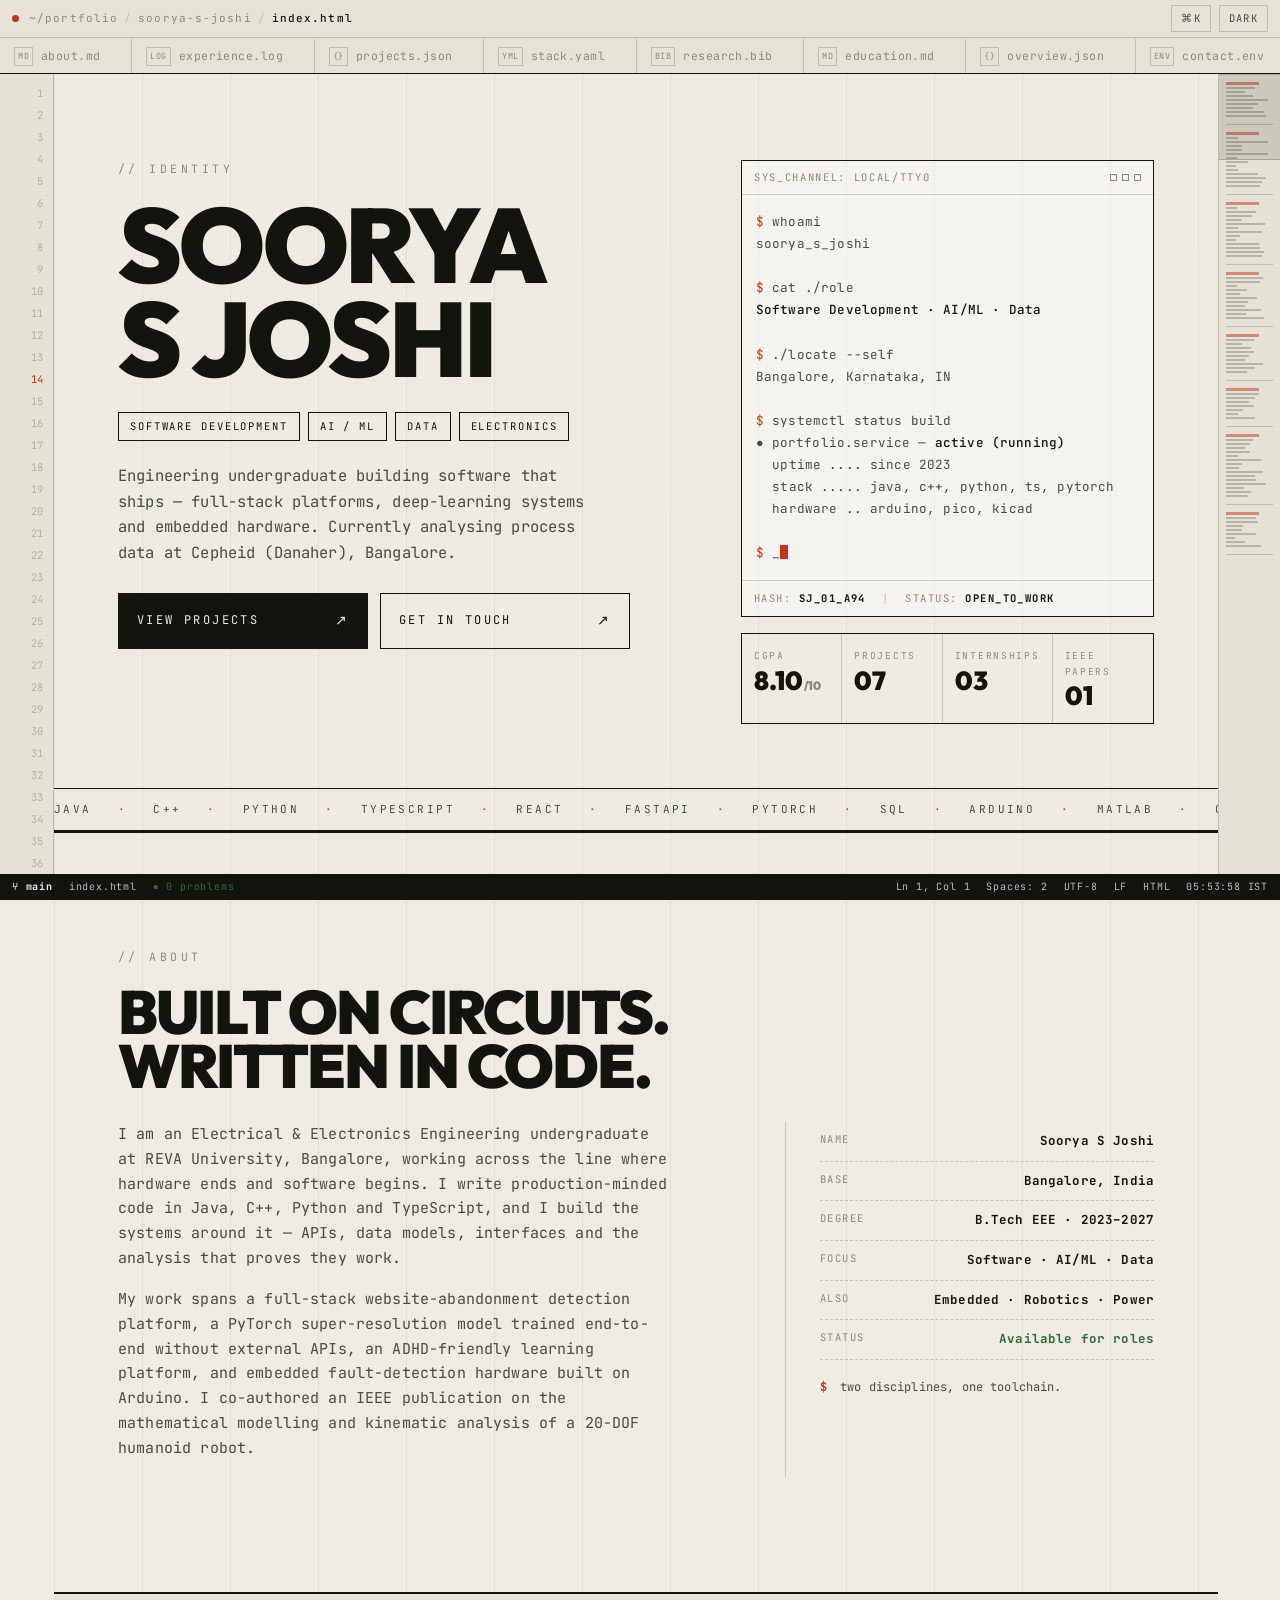
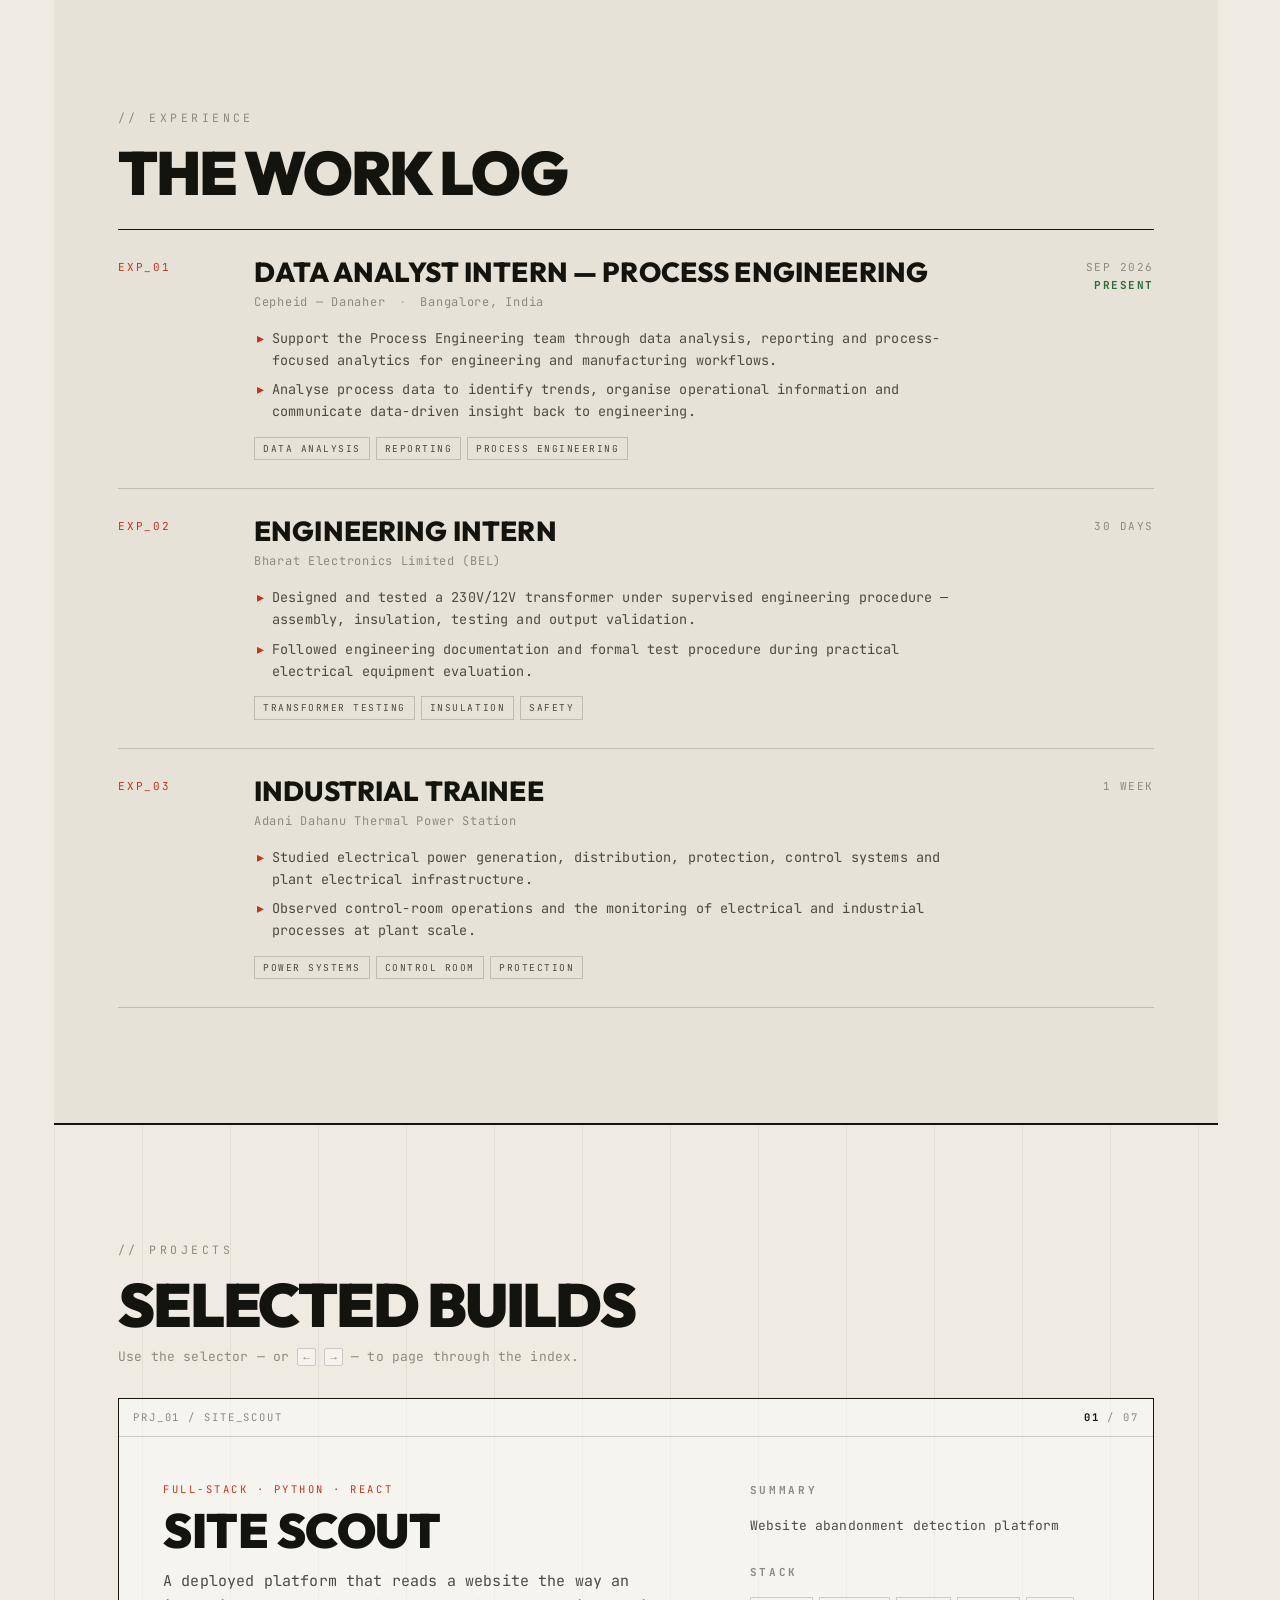
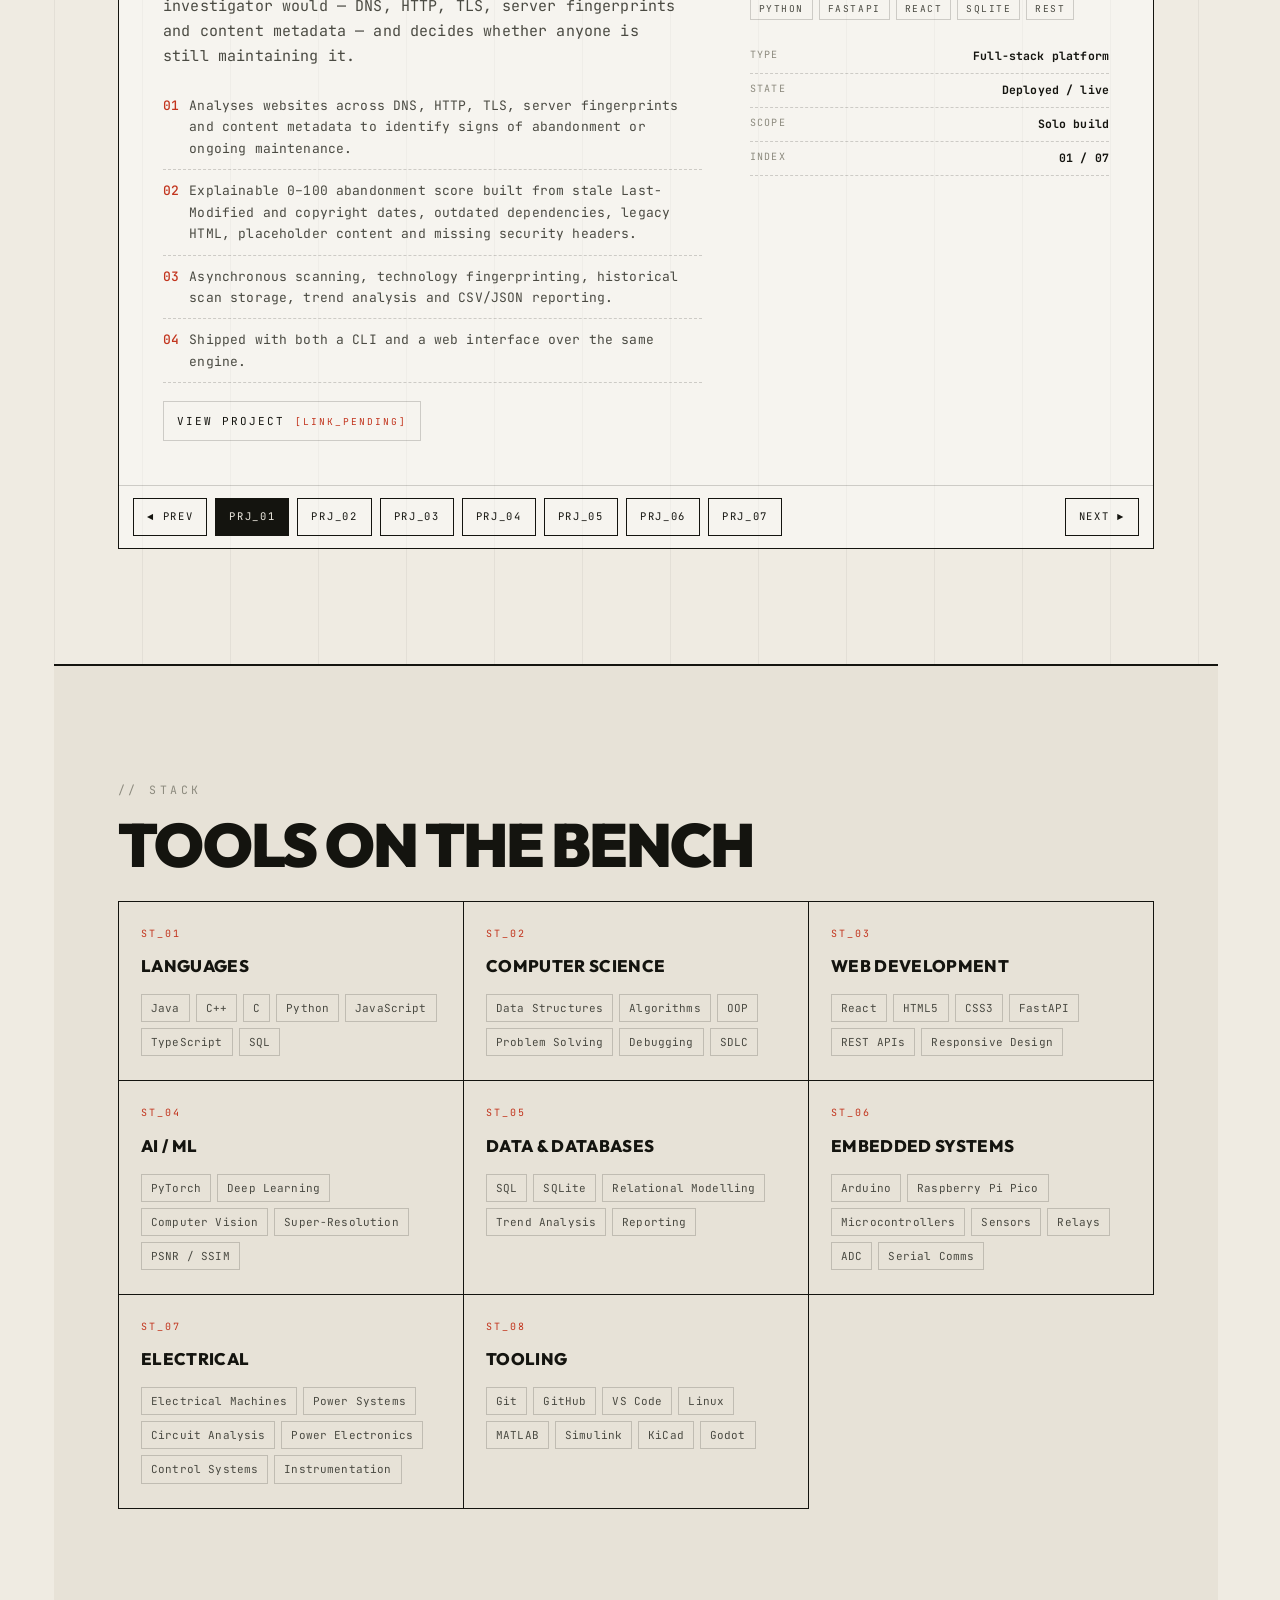
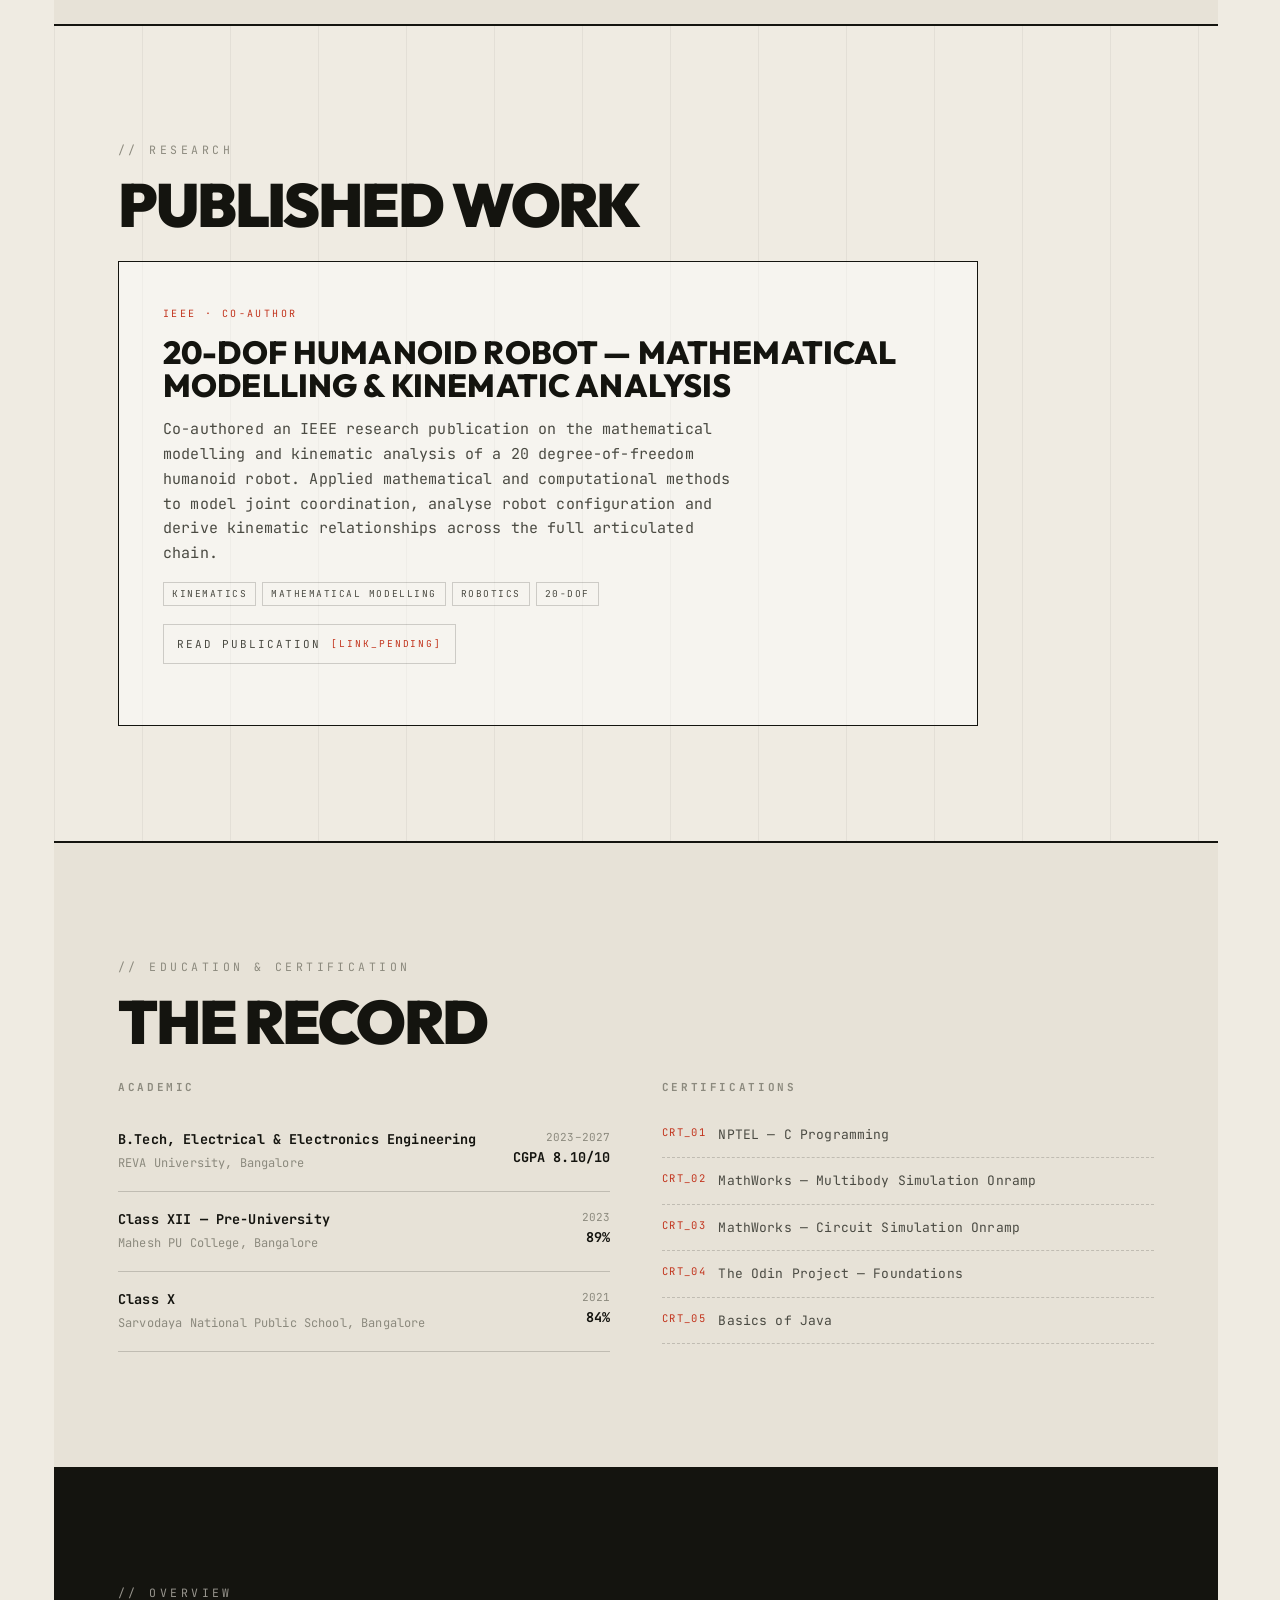
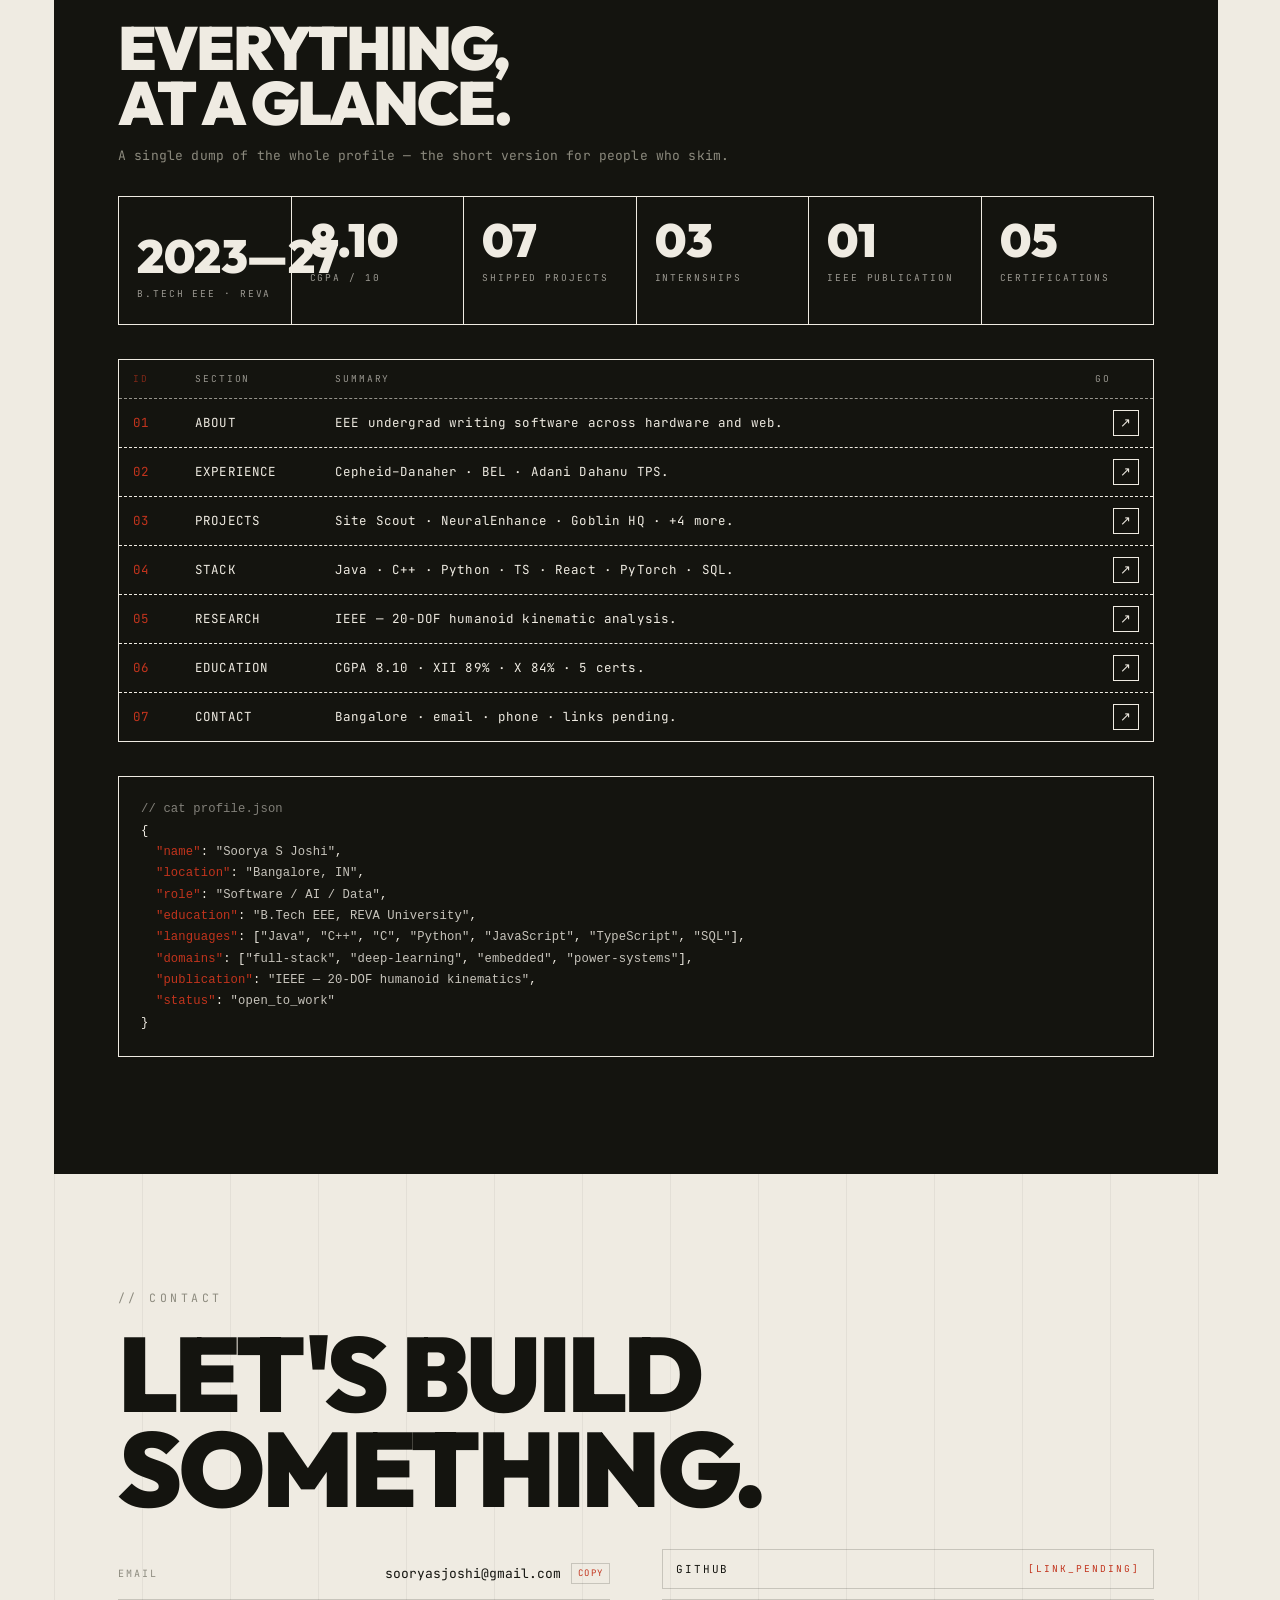
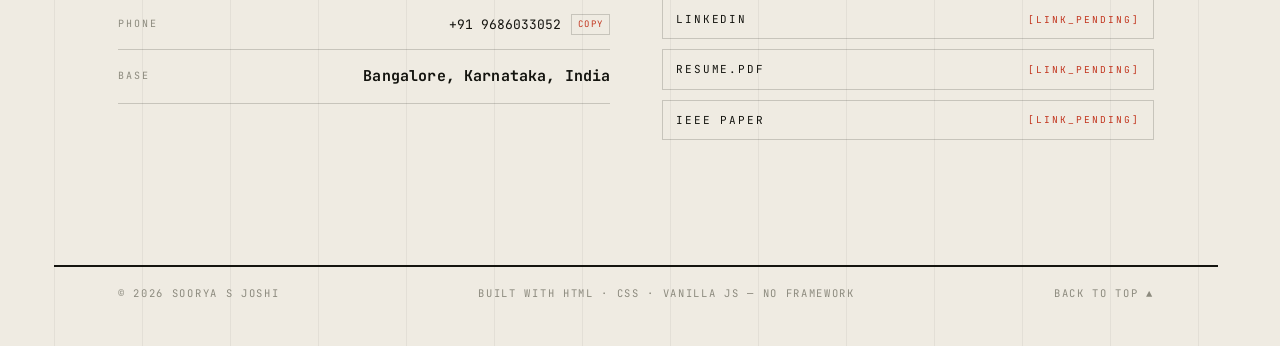
==== commit 93e7eea0: "Rebuild the shell as a code editor, move headlines to Ribes Chrome: - Nav becomes a tab strip of fil" ====
--- a/portfolio-standalone.html
+++ b/portfolio-standalone.html
@@ -8,25 +8,24 @@
 <meta name="theme-color" content="#EFEBE2" />
 <!-- SELF-CONTAINED BUILD — css, js and fonts inlined. regenerate with build.py -->
 <style>
-/* self-hosted: Archivo (variable wdth+wght) + JetBrains Mono (variable wght) */
+/* ── RIBES (display) ────────────────────────────────────────────────────
+   Drop the font files into assets/fonts/ as Ribes.woff2 (and optionally
+   Ribes.otf) and this face takes over every headline automatically.
+   Until then the browser skips these src entries and falls through to
+   Outfit below, which is the closest free geometric stand-in.
+   ---------------------------------------------------------------------- */
 @font-face {
-  font-family: 'Archivo';
+  font-family: 'Ribes';
   font-style: normal;
-  font-weight: 400 900;
-  font-stretch: 62% 125%;
+  font-weight: 100 900;
   font-display: swap;
-  src: url([data-uri]) format('woff2');
-  unicode-range: U+0100-02BA, U+02BD-02C5, U+02C7-02CC, U+02CE-02D7, U+02DD-02FF, U+0304, U+0308, U+0329, U+1D00-1DBF, U+1E00-1E9F, U+1EF2-1EFF, U+2020, U+20A0-20AB, U+20AD-20C0, U+2113, U+2C60-2C7F, U+A720-A7FF;
-}
-@font-face {
-  font-family: 'Archivo';
-  font-style: normal;
-  font-weight: 400 900;
-  font-stretch: 62% 125%;
-  font-display: swap;
-  src: url([data-uri]) format('woff2');
-  unicode-range: U+0000-00FF, U+0131, U+0152-0153, U+02BB-02BC, U+02C6, U+02DA, U+02DC, U+0304, U+0308, U+0329, U+2000-206F, U+20AC, U+2122, U+2191, U+2193, U+2212, U+2215, U+FEFF, U+FFFD;
-}
+  src: url(../fonts/Ribes.woff2) format('woff2'),
+       url(../fonts/Ribes.woff)  format('woff'),
+       url(../fonts/Ribes.otf)   format('opentype'),
+       url(../fonts/Ribes.ttf)   format('truetype');
+}
+
+/* self-hosted: JetBrains Mono (variable wght) */
 @font-face {
   font-family: 'JetBrains Mono';
   font-style: normal;
@@ -41,6 +40,24 @@
   font-weight: 300 700;
   font-display: swap;
   src: url([data-uri]) format('woff2');
+  unicode-range: U+0000-00FF, U+0131, U+0152-0153, U+02BB-02BC, U+02C6, U+02DA, U+02DC, U+0304, U+0308, U+0329, U+2000-206F, U+20AC, U+2122, U+2191, U+2193, U+2212, U+2215, U+FEFF, U+FFFD;
+}
+
+/* ── Outfit — interim display face until Ribes lands ── */
+@font-face {
+  font-family: 'Outfit';
+  font-style: normal;
+  font-weight: 400 900;
+  font-display: swap;
+  src: url([data-uri]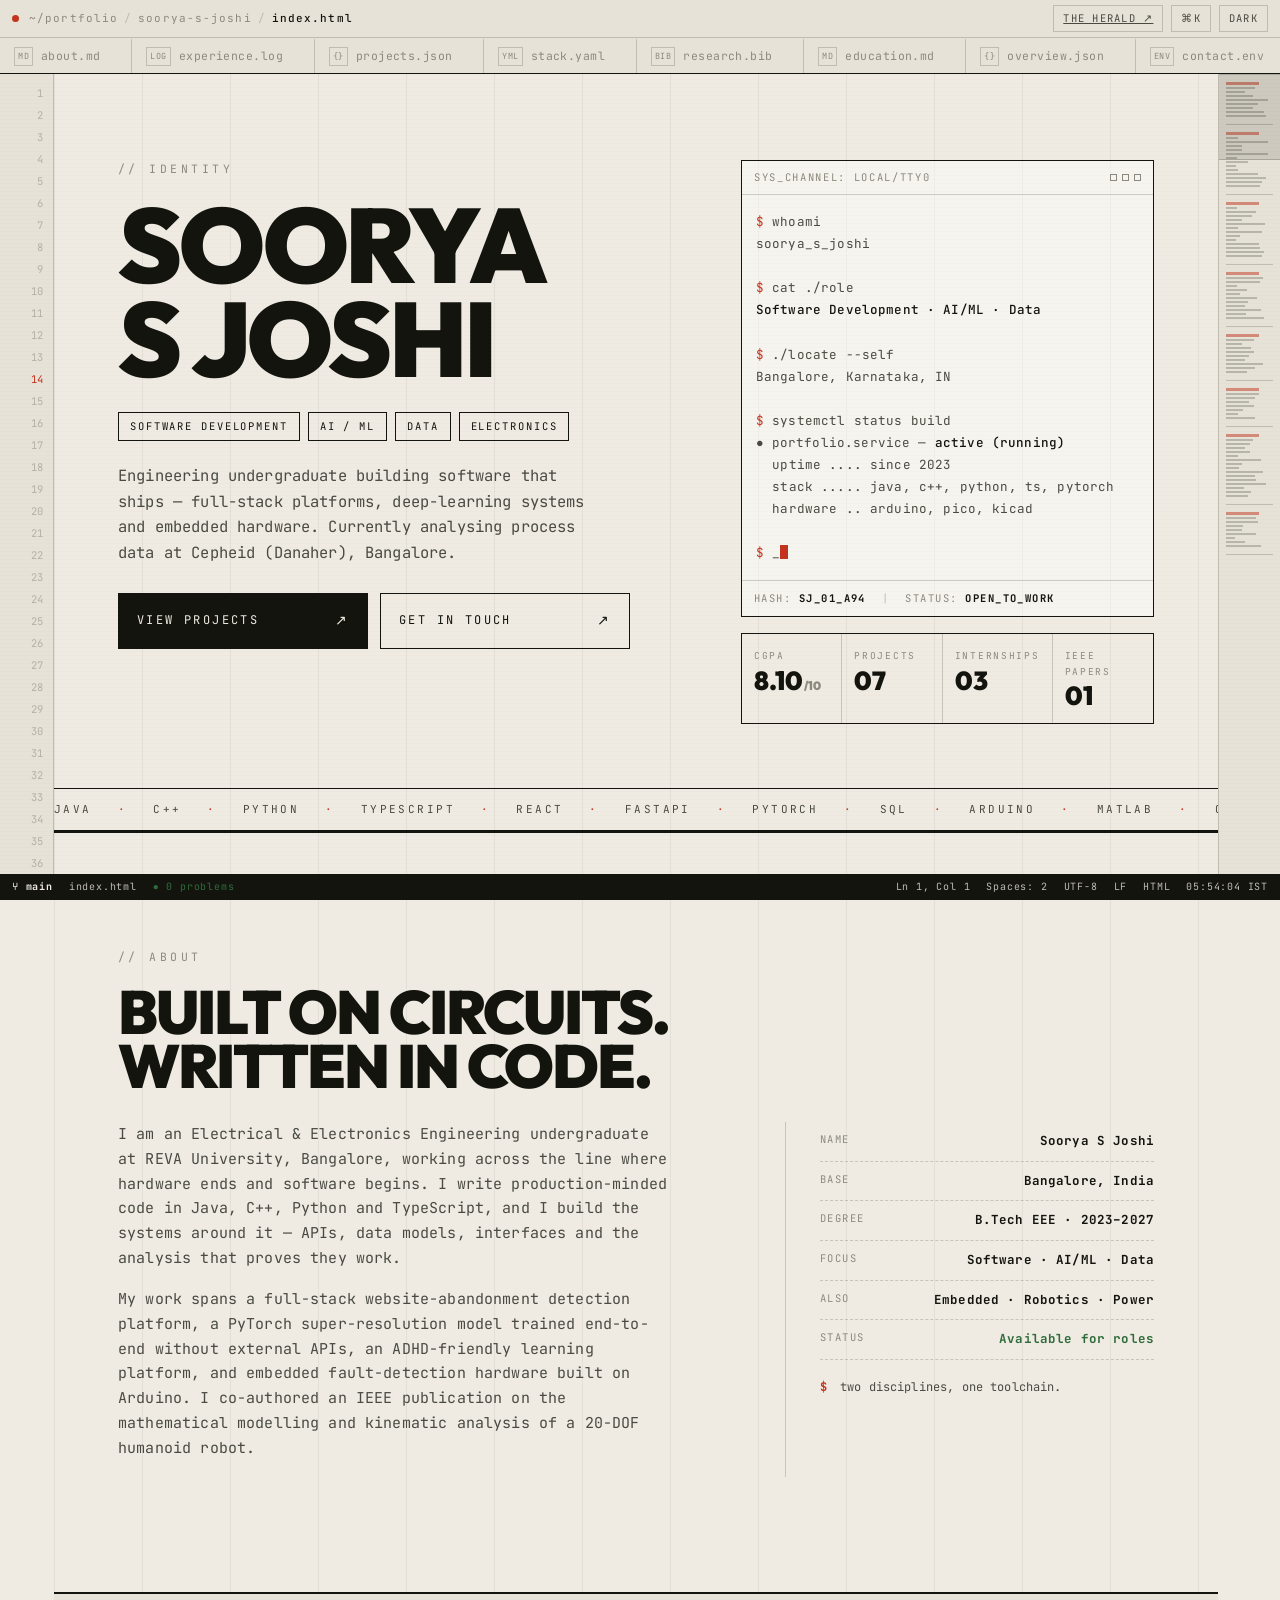
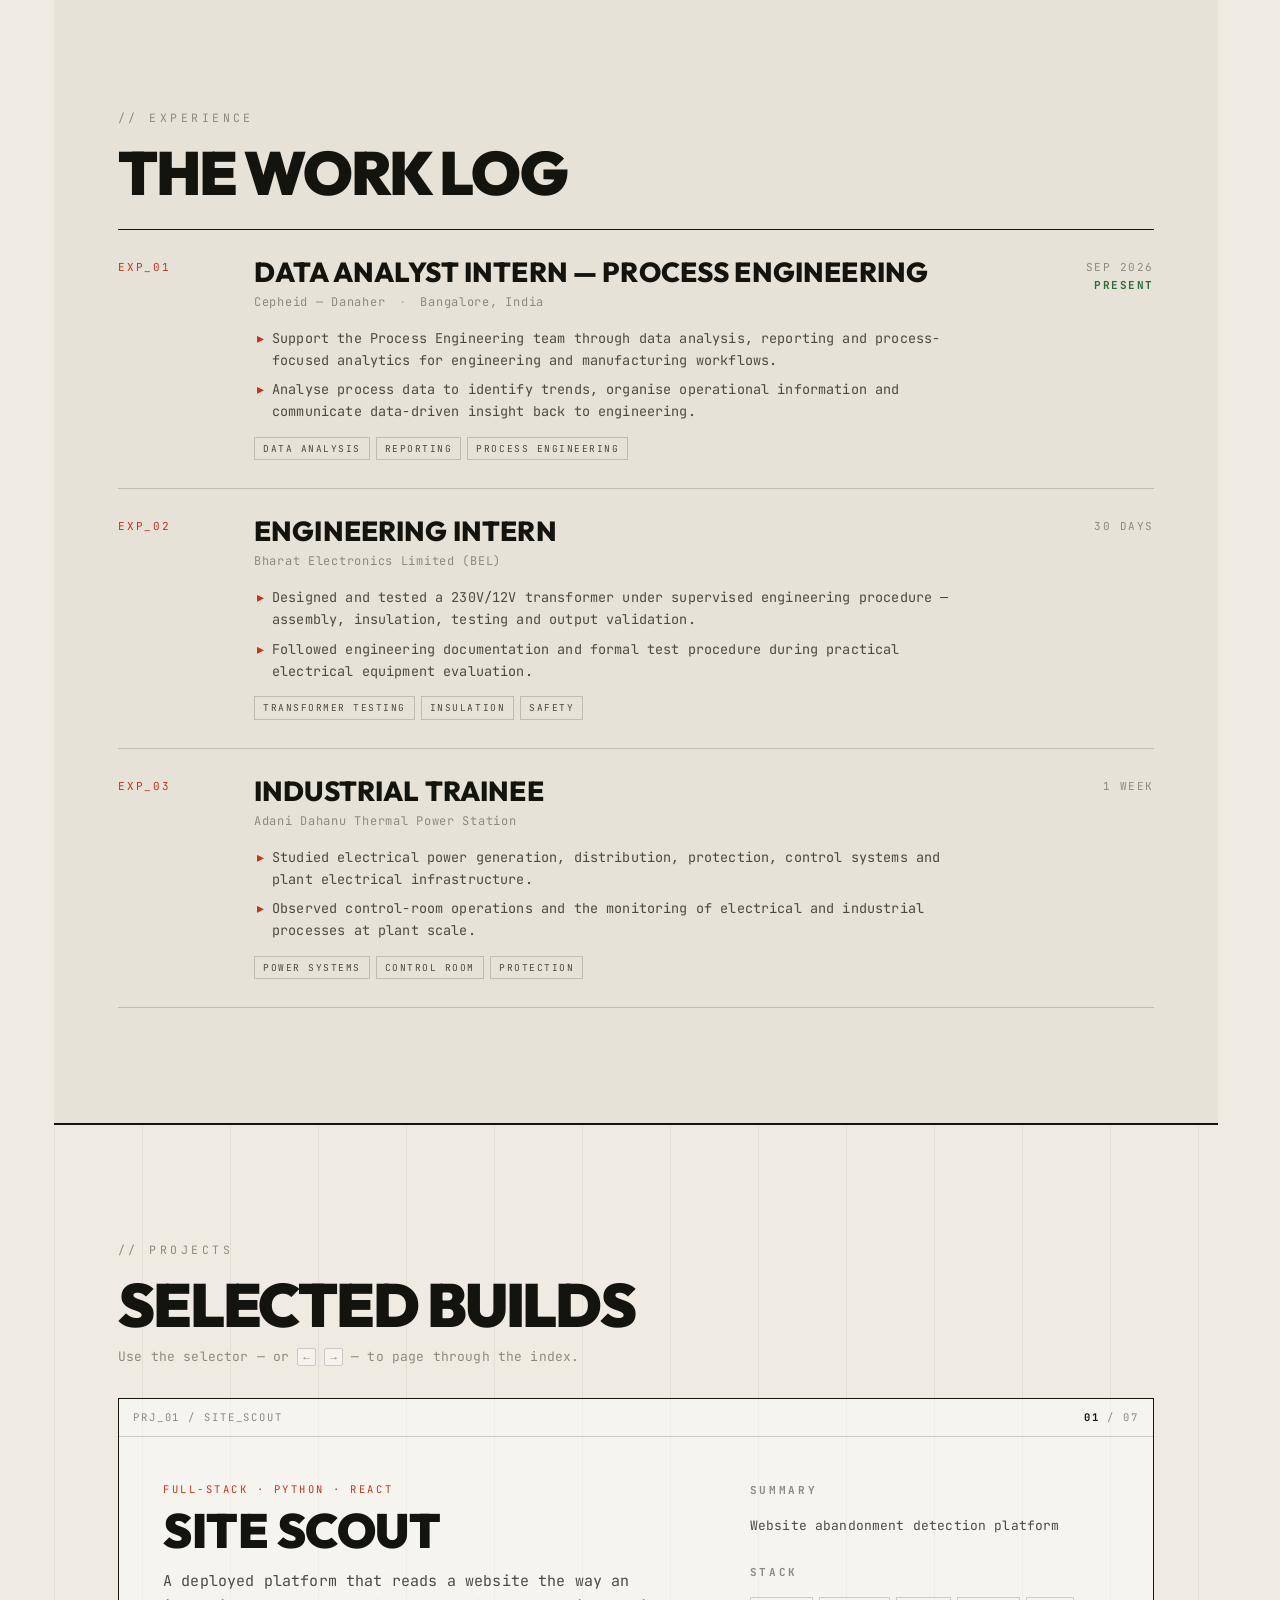
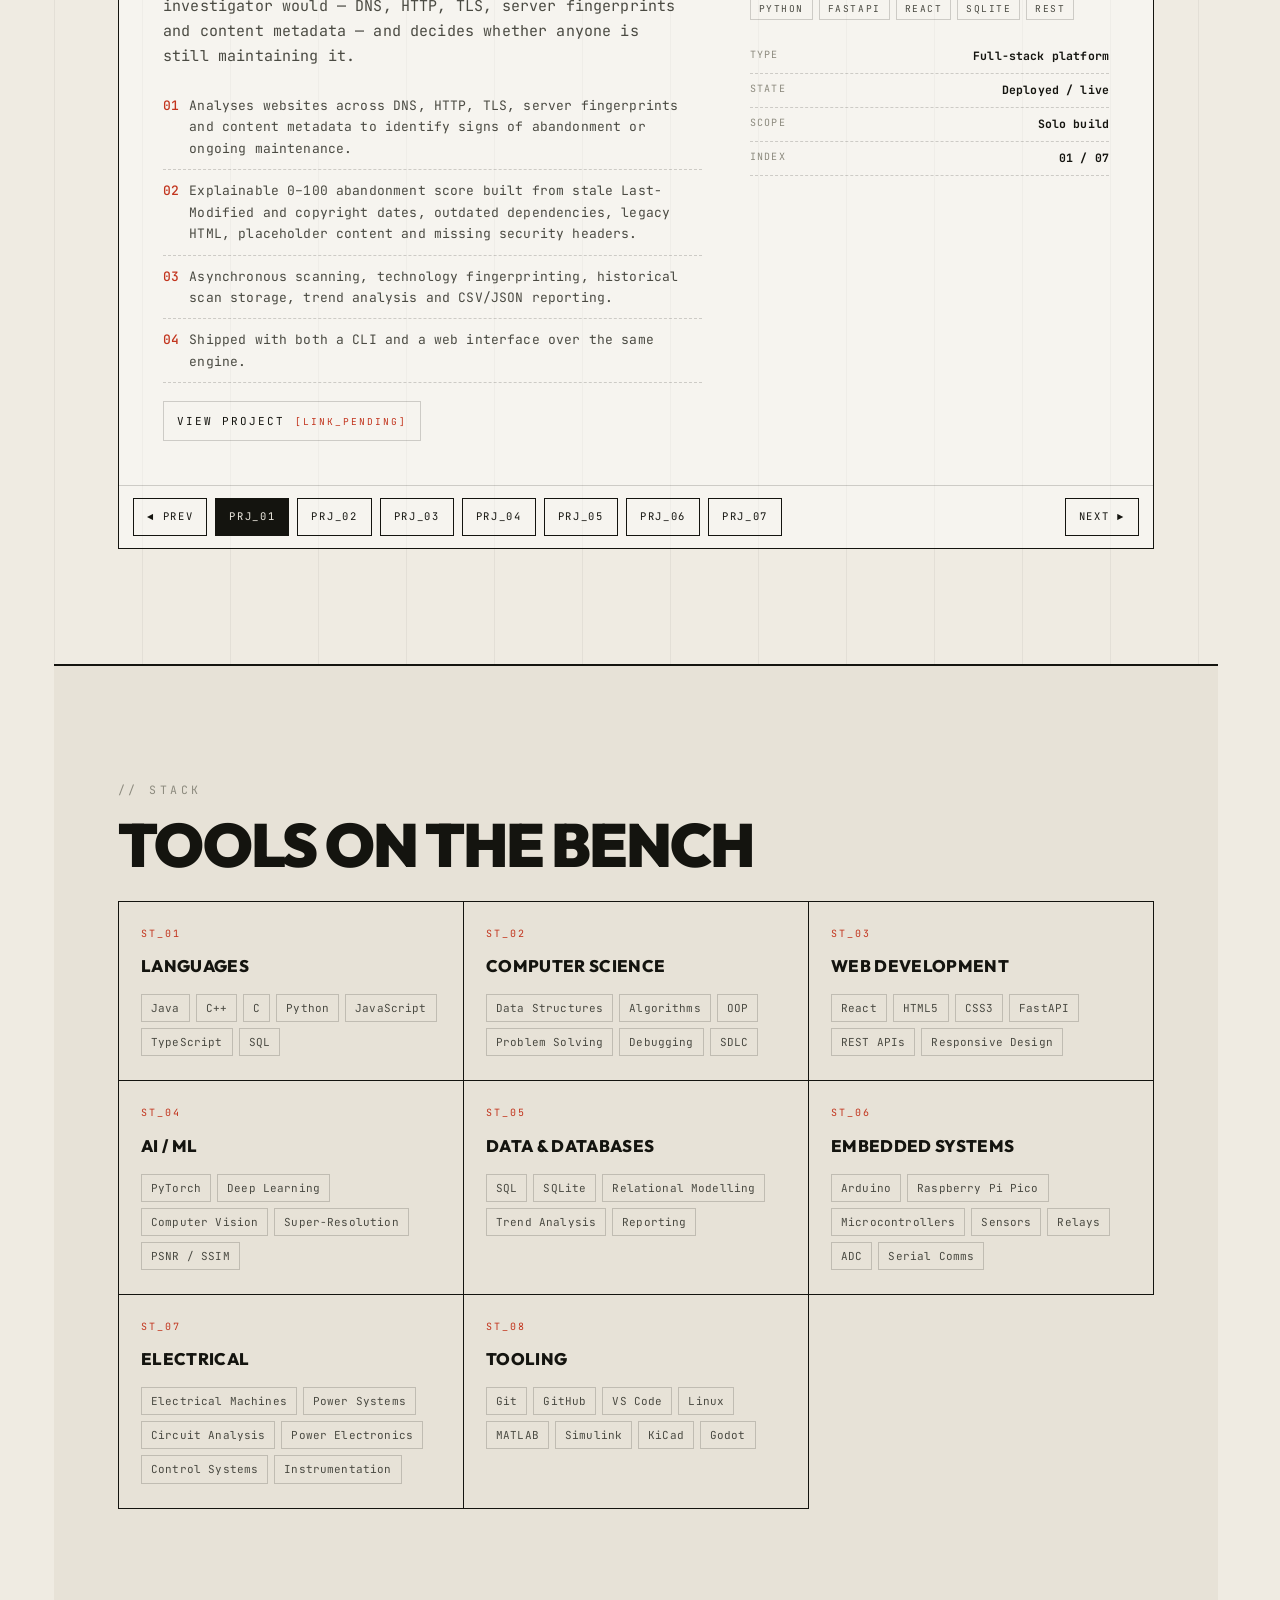
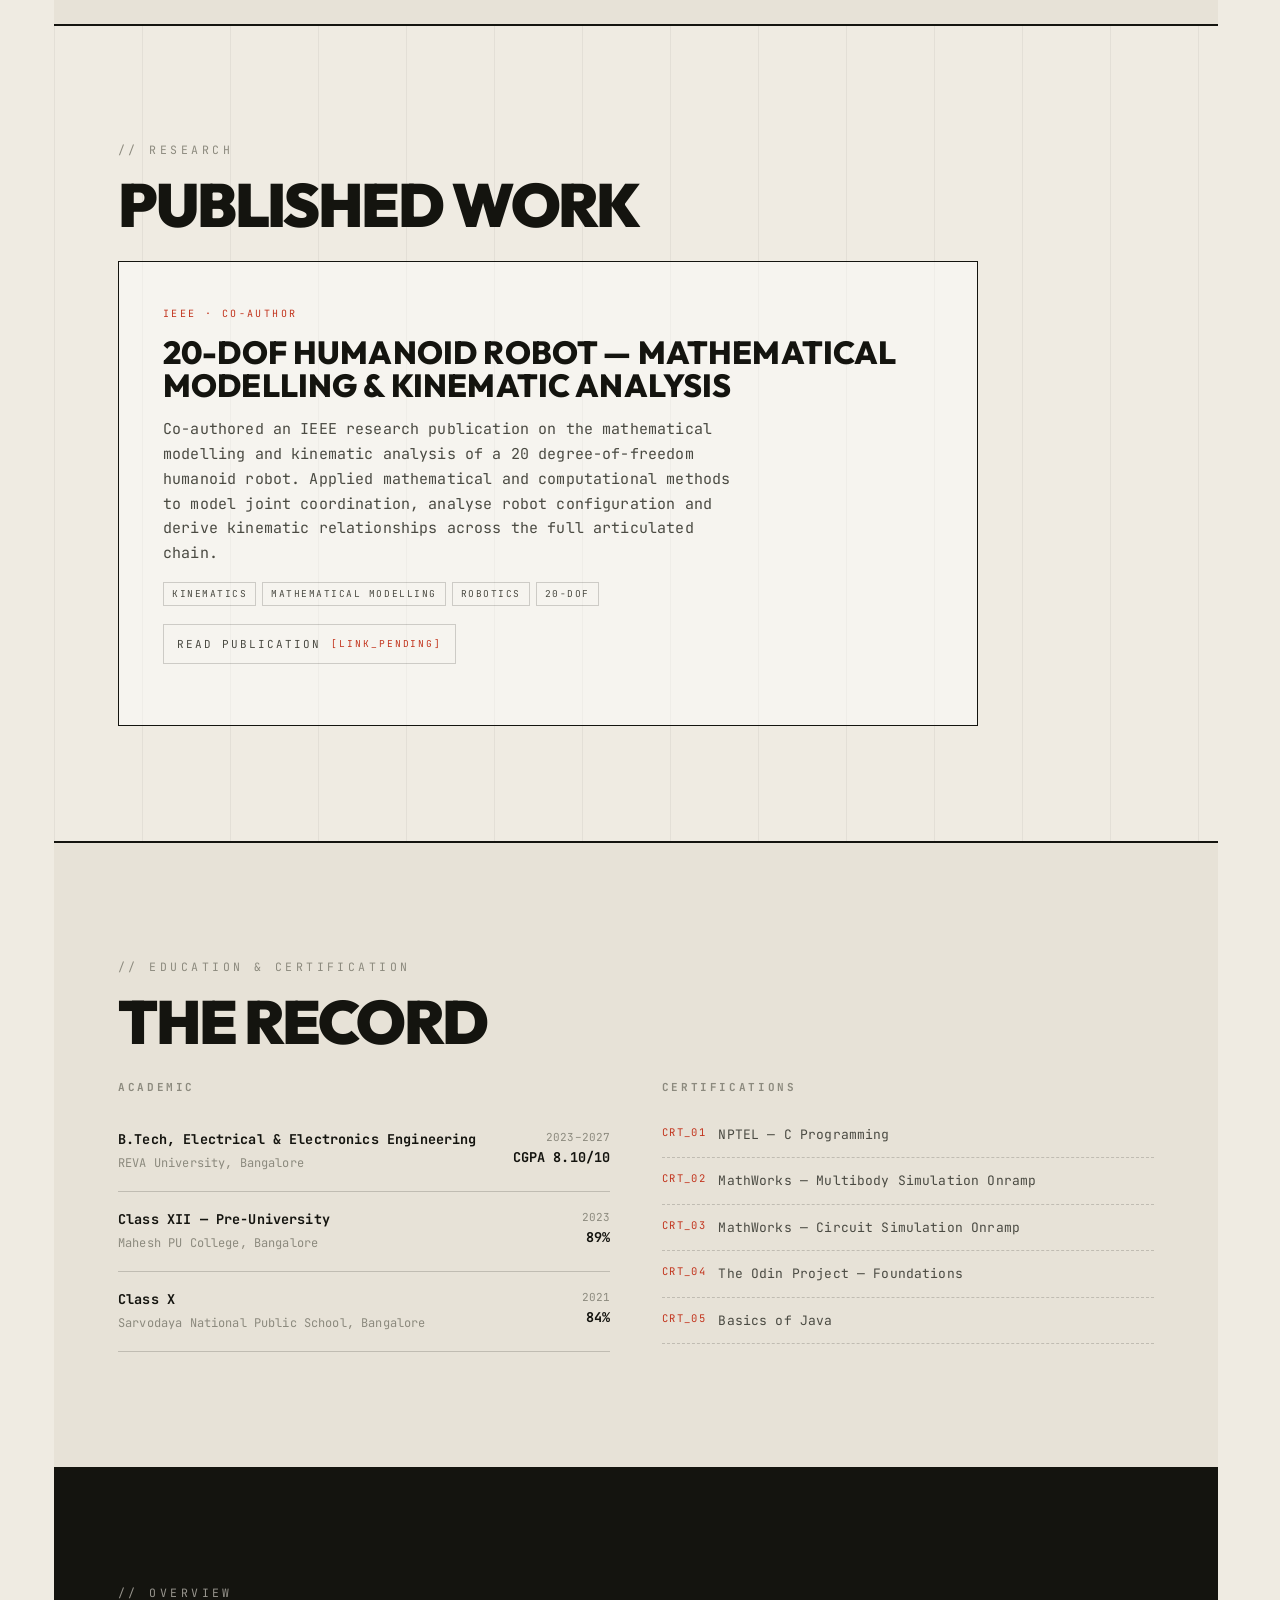
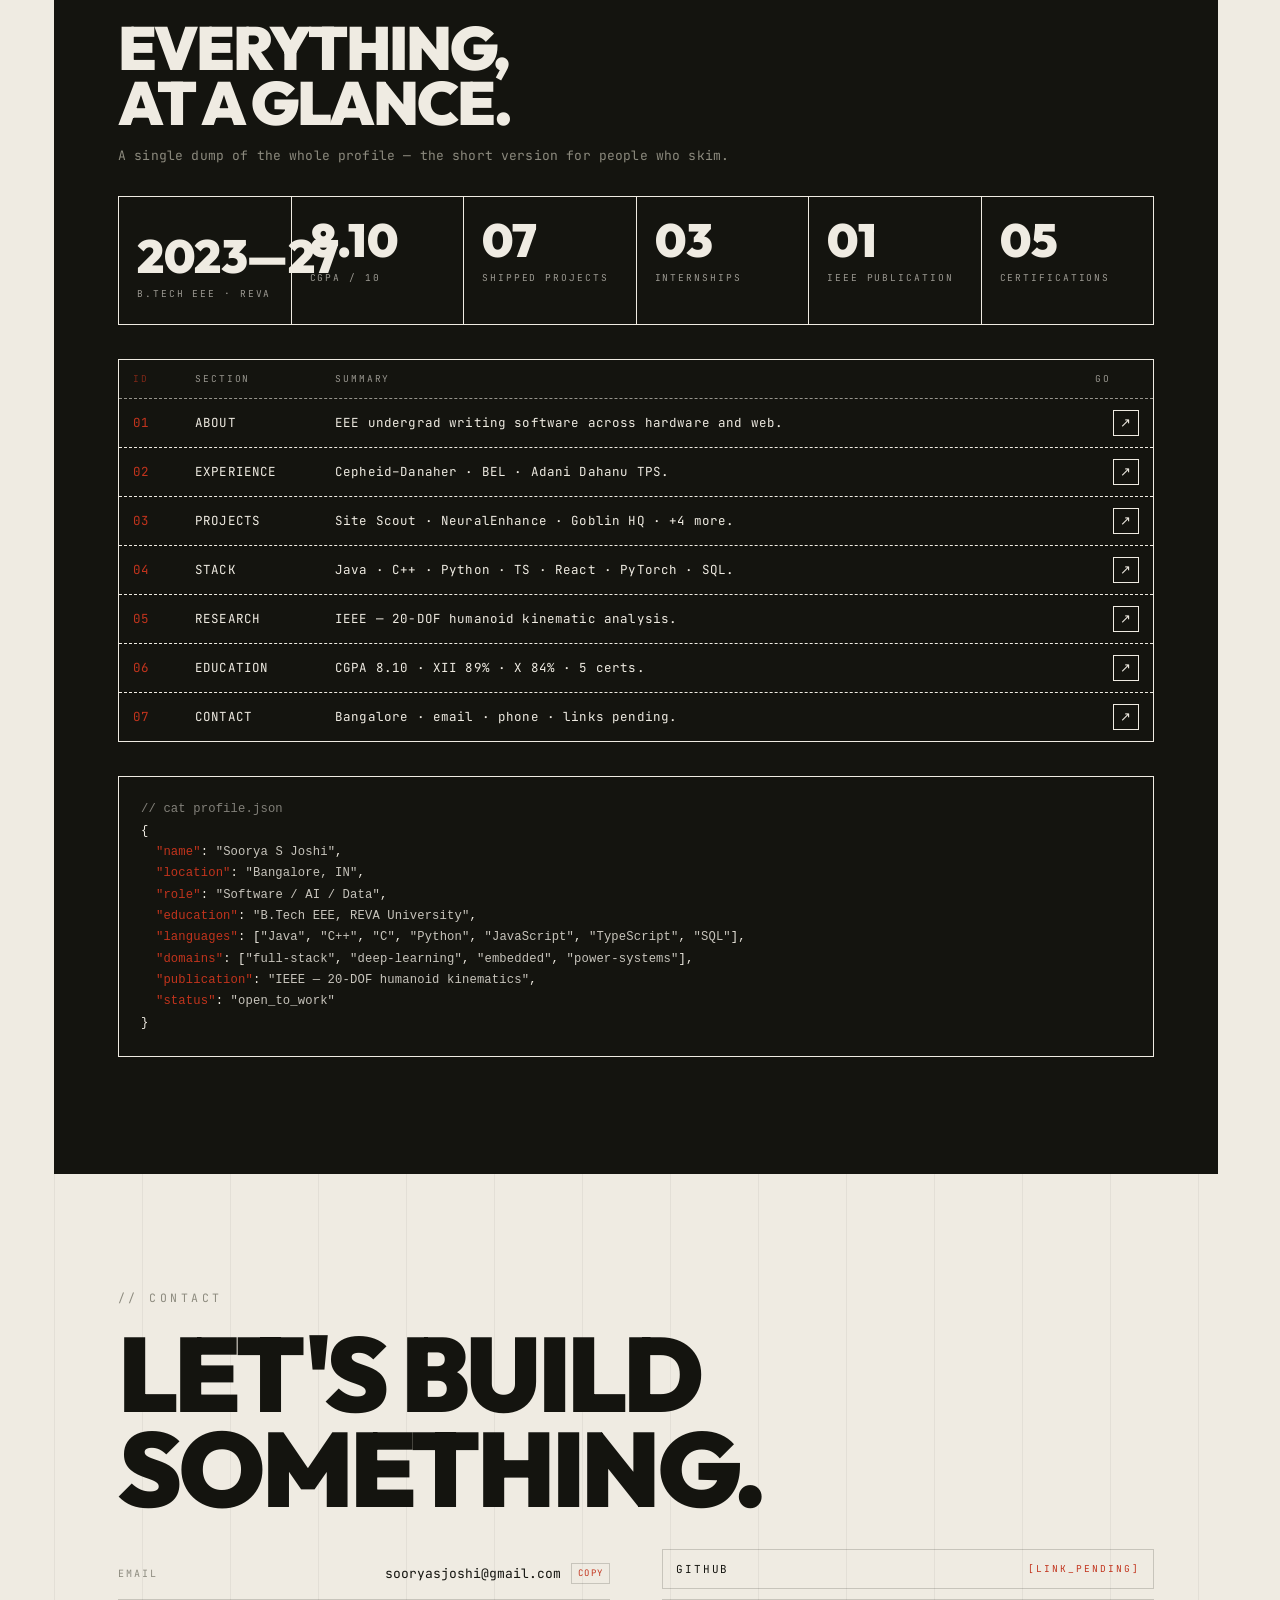
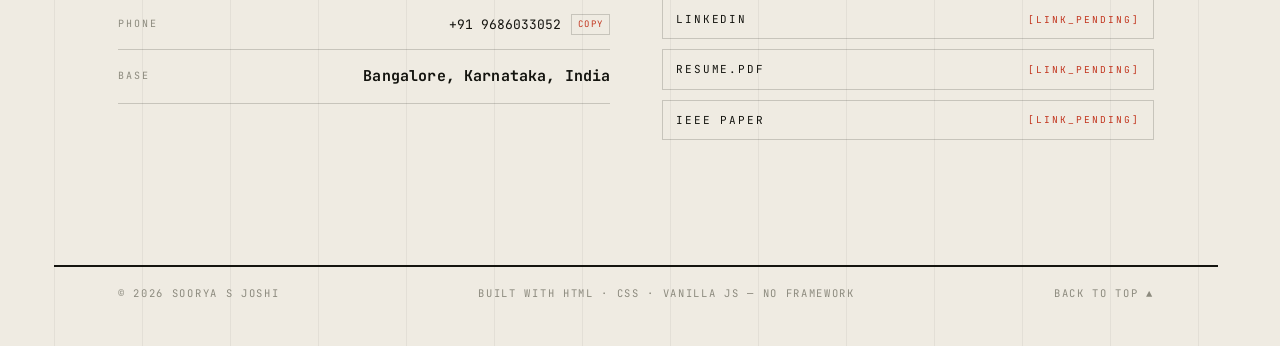
==== commit fa06145a: "Add a newspaper edition: The Joshi Herald A second, complete edition of the portfolio under newspape" ====
--- a/portfolio-standalone.html
+++ b/portfolio-standalone.html
@@ -596,6 +596,7 @@
     </span>
   </div>
   <div class="titlebar__right">
+    <a class="btn-ghost" href="newspaper/index.html" title="The newspaper edition">THE HERALD ↗</a>
     <button class="btn-ghost" id="paletteBtn" title="Command palette (Ctrl/⌘ K)">⌘K</button>
     <button class="btn-ghost" id="themeToggle" aria-pressed="false" title="Toggle theme (T)"><span id="themeLabel">DARK</span></button>
   </div>
